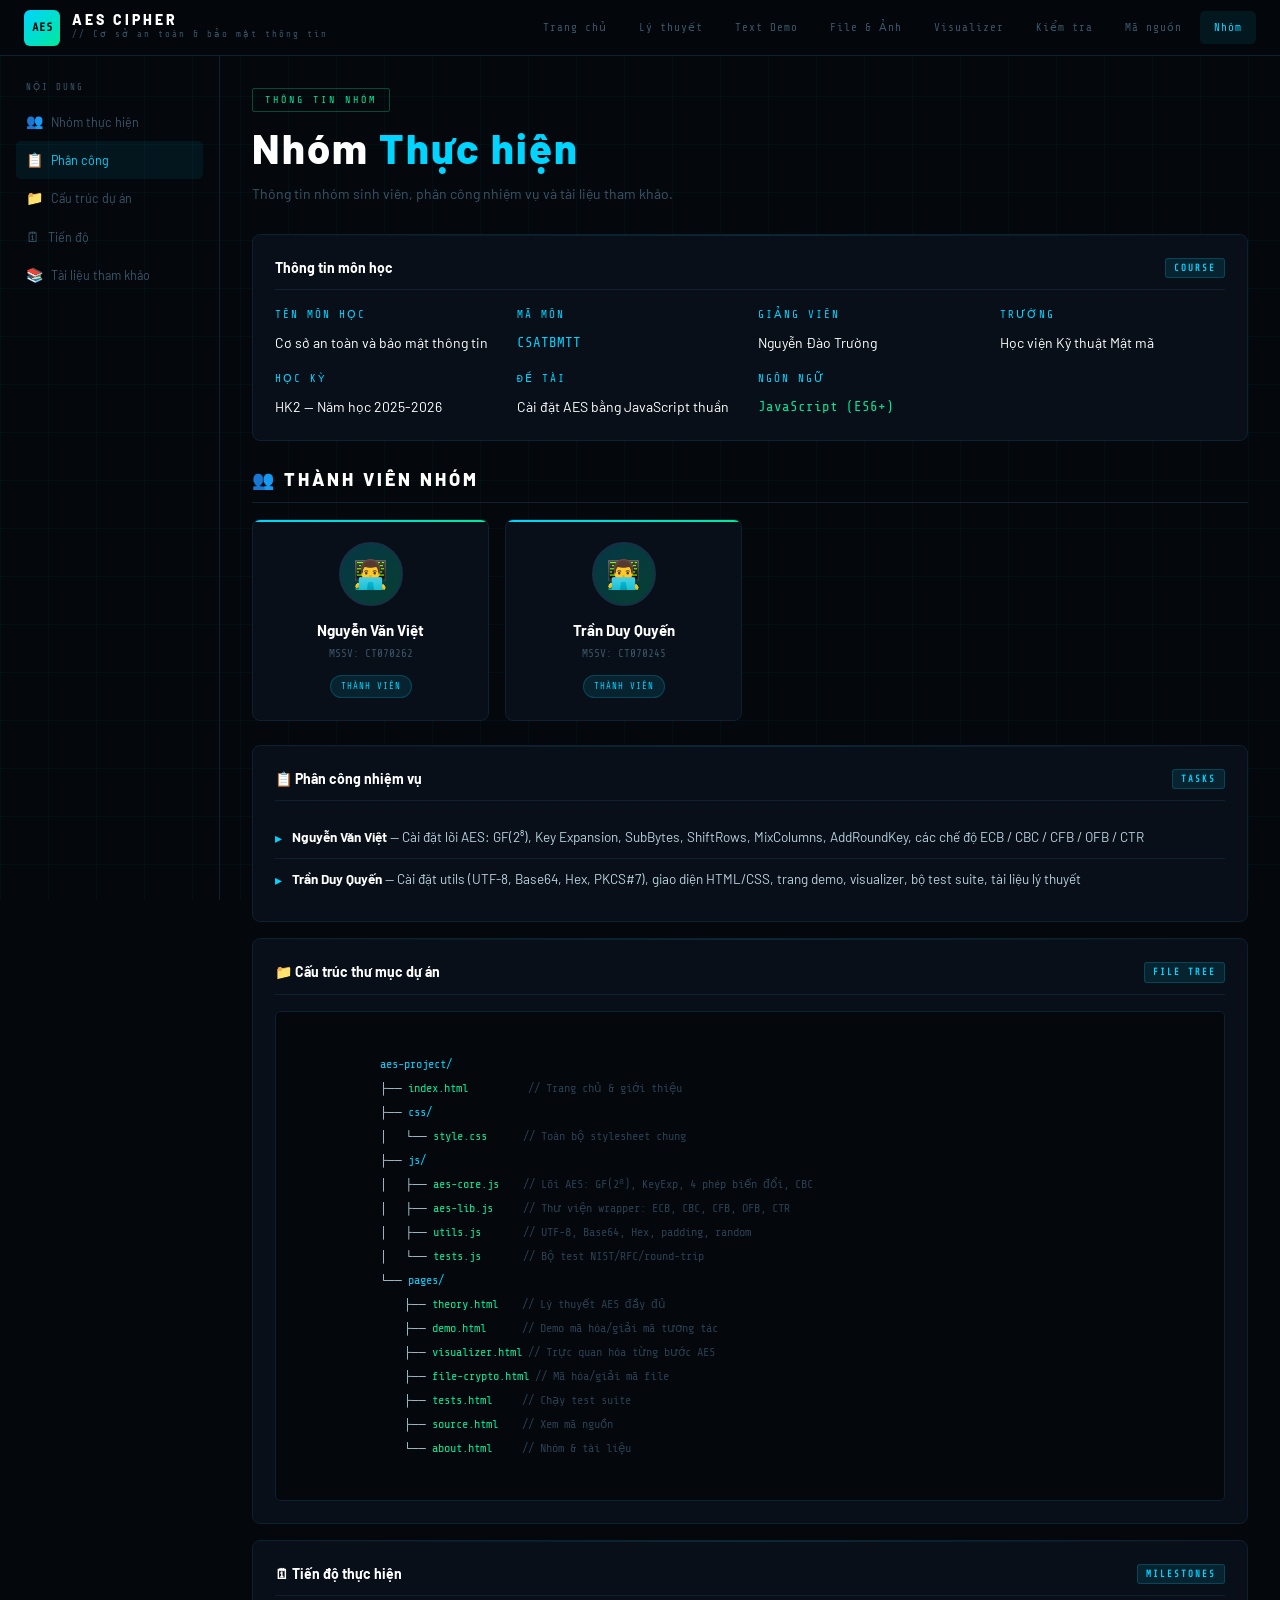
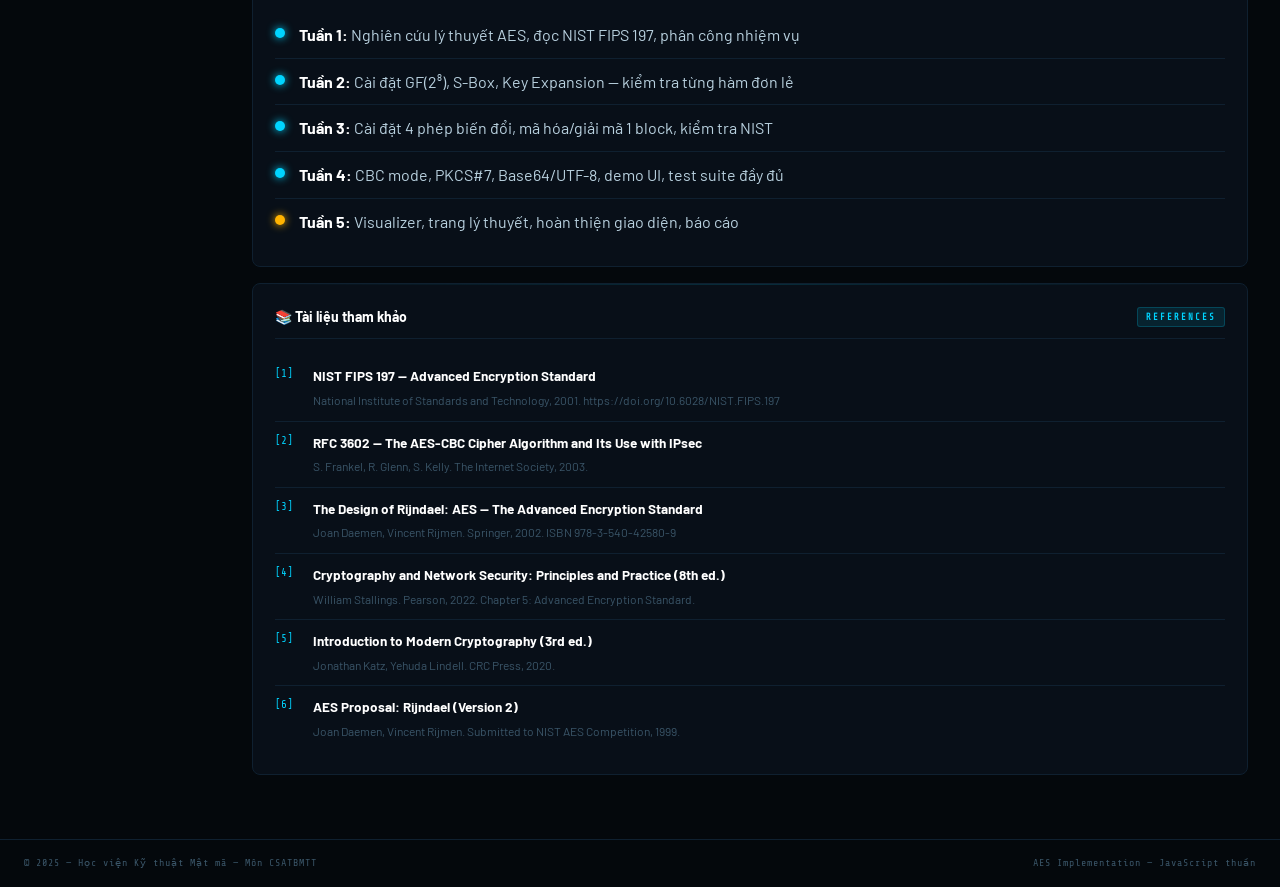
==== pages/about.html @ fd2047db "init" ====
<!doctype html>
<html lang="vi">
  <head>
    <meta charset="UTF-8" />
    <meta name="viewport" content="width=device-width, initial-scale=1.0" />
    <title>Nhóm thực hiện — CSATBMTT — Học viện KTMM</title>
    <link rel="stylesheet" href="../css/style.css" />
    <style>
      .team-grid {
        display: grid;
        grid-template-columns: repeat(auto-fill, minmax(200px, 1fr));
        gap: 16px;
        margin-bottom: 24px;
      }

      .team-card {
        background: var(--surface);
        border: 1px solid var(--border);
        border-radius: var(--radius-lg);
        padding: 22px 18px;
        text-align: center;
        transition: all 0.2s;
        position: relative;
        overflow: hidden;
      }

      .team-card::before {
        content: "";
        position: absolute;
        top: 0;
        left: 0;
        right: 0;
        height: 2px;
        background: linear-gradient(90deg, var(--cyan), var(--green));
      }

      .team-card:hover {
        border-color: var(--border2);
        transform: translateY(-2px);
      }

      .team-avatar {
        width: 64px;
        height: 64px;
        border-radius: 50%;
        background: linear-gradient(
          135deg,
          rgba(0, 212, 255, 0.2),
          rgba(0, 255, 157, 0.2)
        );
        border: 2px solid var(--border2);
        display: flex;
        align-items: center;
        justify-content: center;
        font-size: 28px;
        margin: 0 auto 12px;
      }

      .team-name {
        font-family: var(--font-head);
        font-size: 15px;
        font-weight: 700;
        color: #fff;
        margin-bottom: 3px;
      }

      .team-id {
        font-family: var(--font-mono);
        font-size: 11px;
        color: var(--text-dim);
        margin-bottom: 8px;
      }

      .team-role {
        display: inline-block;
        font-family: var(--font-mono);
        font-size: 9px;
        letter-spacing: 1px;
        text-transform: uppercase;
        padding: 3px 10px;
        border-radius: 20px;
        background: rgba(0, 212, 255, 0.1);
        border: 1px solid rgba(0, 212, 255, 0.2);
        color: var(--cyan);
      }

      .task-list {
        list-style: none;
      }
      .task-list li {
        display: flex;
        align-items: flex-start;
        gap: 10px;
        padding: 9px 0;
        border-bottom: 1px solid var(--border);
        font-size: 13.5px;
      }
      .task-list li:last-child {
        border-bottom: none;
      }
      .task-list li::before {
        content: "▸";
        color: var(--cyan);
        flex-shrink: 0;
        margin-top: 1px;
      }

      .ref-list {
        list-style: none;
      }
      .ref-list li {
        padding: 10px 0;
        border-bottom: 1px solid var(--border);
        font-size: 13.5px;
        display: flex;
        gap: 10px;
      }
      .ref-list li:last-child {
        border-bottom: none;
      }
      .ref-num {
        font-family: var(--font-mono);
        font-size: 11px;
        color: var(--cyan);
        flex-shrink: 0;
        min-width: 28px;
      }
      .ref-info strong {
        color: #fff;
        display: block;
        margin-bottom: 2px;
      }
      .ref-info span {
        font-size: 12px;
        color: var(--text-dim);
      }

      .struct-tree {
        font-family: var(--font-mono);
        font-size: 12px;
        line-height: 2;
        color: var(--text);
        background: rgba(0, 0, 0, 0.5);
        border: 1px solid var(--border);
        border-radius: var(--radius);
        padding: 16px 20px;
        white-space: pre;
        overflow-x: auto;
      }
      .struct-tree .dir {
        color: var(--cyan);
      }
      .struct-tree .file {
        color: var(--green);
      }
      .struct-tree .cmt {
        color: var(--text-muted);
      }

      .milestone-list {
        list-style: none;
      }
      .milestone-list li {
        display: flex;
        gap: 14px;
        padding: 10px 0;
        border-bottom: 1px solid var(--border);
      }
      .milestone-list li:last-child {
        border-bottom: none;
      }
      .milestone-dot {
        width: 10px;
        height: 10px;
        border-radius: 50%;
        background: var(--green);
        flex-shrink: 0;
        margin-top: 6px;
        box-shadow: 0 0 8px var(--green);
      }
      .milestone-dot.amber {
        background: var(--amber);
        box-shadow: 0 0 8px var(--amber);
      }
      .milestone-dot.cyan {
        background: var(--cyan);
        box-shadow: 0 0 8px var(--cyan);
      }
    </style>
  </head>
  <body>
    <div class="bg-grid"></div>

    <nav class="nav">
      <a class="nav-brand" href="../index.html">
        <div class="nav-logo">AES</div>
        <div>
          <div class="nav-title">AES CIPHER</div>
          <div class="nav-subtitle">// Cơ sở an toàn & bảo mật thông tin</div>
        </div>
      </a>
      <ul class="nav-links">
        <li><a href="../index.html">Trang chủ</a></li>
        <li><a href="theory.html">Lý thuyết</a></li>
        <li><a href="demo.html">Text Demo</a></li>
        <li><a href="file-crypto.html">File &amp; Ảnh</a></li>
        <li><a href="visualizer.html">Visualizer</a></li>
        <li><a href="tests.html">Kiểm tra</a></li>
        <li><a href="source.html">Mã nguồn</a></li>
        <li><a href="about.html" class="active">Nhóm</a></li>
      </ul>
    </nav>

    <div class="page-layout">
      <aside class="sidebar">
        <span class="sidebar-label">Nội dung</span>
        <ul class="sidebar-nav">
          <li>
            <a href="#team" class="active"
              ><span class="icon">👥</span> Nhóm thực hiện</a
            >
          </li>
          <li>
            <a href="#tasks"><span class="icon">📋</span> Phân công</a>
          </li>
          <li>
            <a href="#structure"><span class="icon">📁</span> Cấu trúc dự án</a>
          </li>
          <li>
            <a href="#milestones"><span class="icon">🗓</span> Tiến độ</a>
          </li>
          <li>
            <a href="#refs"><span class="icon">📚</span> Tài liệu tham khảo</a>
          </li>
        </ul>
      </aside>

      <main class="main">
        <div class="page-header">
          <div class="page-tag">Thông tin nhóm</div>
          <h1 class="page-title">Nhóm <span>Thực hiện</span></h1>
          <p class="page-desc">
            Thông tin nhóm sinh viên, phân công nhiệm vụ và tài liệu tham khảo.
          </p>
        </div>

        <!-- COURSE INFO -->
        <div class="card" style="margin-bottom: 24px">
          <div class="card-title">
            Thông tin môn học <span class="badge">COURSE</span>
          </div>
          <div
            style="
              display: grid;
              grid-template-columns: repeat(auto-fill, minmax(200px, 1fr));
              gap: 16px;
            "
          >
            <div>
              <div class="field-label">Tên môn học</div>
              <div style="font-size: 14px; color: #fff">
                Cơ sở an toàn và bảo mật thông tin
              </div>
            </div>
            <div>
              <div class="field-label">Mã môn</div>
              <div
                style="
                  font-family: var(--font-mono);
                  font-size: 14px;
                  color: var(--cyan);
                "
              >
                CSATBMTT
              </div>
            </div>
            <div>
              <div class="field-label">Giảng viên</div>
              <div style="font-size: 14px; color: #fff">Nguyễn Đào Trường</div>
            </div>
            <div>
              <div class="field-label">Trường</div>
              <div style="font-size: 14px; color: #fff">
                Học viện Kỹ thuật Mật mã
              </div>
            </div>
            <div>
              <div class="field-label">Học kỳ</div>
              <div style="font-size: 14px; color: #fff">
                HK2 — Năm học 2025-2026
              </div>
            </div>
            <div>
              <div class="field-label">Đề tài</div>
              <div style="font-size: 14px; color: #fff">
                Cài đặt AES bằng JavaScript thuần
              </div>
            </div>
            <div>
              <div class="field-label">Ngôn ngữ</div>
              <div
                style="
                  font-family: var(--font-mono);
                  font-size: 14px;
                  color: var(--green);
                "
              >
                JavaScript (ES6+)
              </div>
            </div>
          </div>
        </div>

        <!-- TEAM -->
        <div id="team">
          <div
            class="section-title"
            style="
              font-family: var(--font-head);
              font-size: 18px;
              font-weight: 800;
              color: #fff;
              margin-bottom: 16px;
              padding-bottom: 8px;
              border-bottom: 1px solid var(--border);
            "
          >
            👥 Thành viên nhóm
          </div>
          <div class="team-grid">
            <div class="team-card">
              <div class="team-avatar">👨‍💻</div>
              <div class="team-name">Nguyễn Văn Việt</div>
              <div class="team-id">MSSV: CT070262</div>
              <span class="team-role">Thành viên</span>
            </div>
            <div class="team-card">
              <div class="team-avatar">👨‍💻</div>
              <div class="team-name">Trần Duy Quyến</div>
              <div class="team-id">MSSV: CT070245</div>
              <span class="team-role">Thành viên</span>
            </div>
          </div>
        </div>

        <!-- TASKS -->
        <div id="tasks" style="margin-top: 8px">
          <div class="card">
            <div class="card-title">
              📋 Phân công nhiệm vụ <span class="badge">TASKS</span>
            </div>
            <ul class="task-list">
              <li>
                <div>
                  <strong style="color: #fff">Nguyễn Văn Việt</strong> — Cài đặt
                  lõi AES: GF(2⁸), Key Expansion, SubBytes, ShiftRows,
                  MixColumns, AddRoundKey, các chế độ ECB / CBC / CFB / OFB /
                  CTR
                </div>
              </li>
              <li>
                <div>
                  <strong style="color: #fff">Trần Duy Quyến</strong> — Cài đặt
                  utils (UTF-8, Base64, Hex, PKCS#7), giao diện HTML/CSS, trang
                  demo, visualizer, bộ test suite, tài liệu lý thuyết
                </div>
              </li>
            </ul>
          </div>
        </div>

        <!-- STRUCTURE -->
        <div id="structure" style="margin-top: 8px">
          <div class="card">
            <div class="card-title">
              📁 Cấu trúc thư mục dự án <span class="badge">FILE TREE</span>
            </div>
            <div class="struct-tree">
              <span class="dir">aes-project/</span>
              ├── <span class="file">index.html</span>          <span class="cmt">// Trang chủ &amp; giới thiệu</span>
              ├── <span class="dir">css/</span>
              │   └── <span class="file">style.css</span>      <span class="cmt">// Toàn bộ stylesheet chung</span>
              ├── <span class="dir">js/</span>
              │   ├── <span class="file">aes-core.js</span>    <span class="cmt">// Lõi AES: GF(2⁸), KeyExp, 4 phép biến đổi, CBC</span>
              │   ├── <span class="file">aes-lib.js</span>     <span class="cmt">// Thư viện wrapper: ECB, CBC, CFB, OFB, CTR</span>
              │   ├── <span class="file">utils.js</span>       <span class="cmt">// UTF-8, Base64, Hex, padding, random</span>
              │   └── <span class="file">tests.js</span>       <span class="cmt">// Bộ test NIST/RFC/round-trip</span>
              └── <span class="dir">pages/</span>
                  ├── <span class="file">theory.html</span>    <span class="cmt">// Lý thuyết AES đầy đủ</span>
                  ├── <span class="file">demo.html</span>      <span class="cmt">// Demo mã hóa/giải mã tương tác</span>
                  ├── <span class="file">visualizer.html</span> <span class="cmt">// Trực quan hóa từng bước AES</span>
                  ├── <span class="file">file-crypto.html</span> <span class="cmt">// Mã hóa/giải mã file</span>
                  ├── <span class="file">tests.html</span>     <span class="cmt">// Chạy test suite</span>
                  ├── <span class="file">source.html</span>    <span class="cmt">// Xem mã nguồn</span>
                  └── <span class="file">about.html</span>     <span class="cmt">// Nhóm &amp; tài liệu</span>
            </div>
          </div>
        </div>

        <!-- MILESTONES -->
        <div id="milestones" style="margin-top: 8px">
          <div class="card">
            <div class="card-title">
              🗓 Tiến độ thực hiện <span class="badge">MILESTONES</span>
            </div>
            <ul class="milestone-list">
              <li>
                <div class="milestone-dot cyan"></div>
                <div>
                  <strong style="color: #fff">Tuần 1:</strong> Nghiên cứu lý
                  thuyết AES, đọc NIST FIPS 197, phân công nhiệm vụ
                </div>
              </li>
              <li>
                <div class="milestone-dot cyan"></div>
                <div>
                  <strong style="color: #fff">Tuần 2:</strong> Cài đặt GF(2⁸),
                  S-Box, Key Expansion — kiểm tra từng hàm đơn lẻ
                </div>
              </li>
              <li>
                <div class="milestone-dot cyan"></div>
                <div>
                  <strong style="color: #fff">Tuần 3:</strong> Cài đặt 4 phép
                  biến đổi, mã hóa/giải mã 1 block, kiểm tra NIST
                </div>
              </li>
              <li>
                <div class="milestone-dot cyan"></div>
                <div>
                  <strong style="color: #fff">Tuần 4:</strong> CBC mode, PKCS#7,
                  Base64/UTF-8, demo UI, test suite đầy đủ
                </div>
              </li>
              <li>
                <div class="milestone-dot amber"></div>
                <div>
                  <strong style="color: #fff">Tuần 5:</strong> Visualizer, trang
                  lý thuyết, hoàn thiện giao diện, báo cáo
                </div>
              </li>
            </ul>
          </div>
        </div>

        <!-- REFERENCES -->
        <div id="refs" style="margin-top: 8px">
          <div class="card">
            <div class="card-title">
              📚 Tài liệu tham khảo <span class="badge">REFERENCES</span>
            </div>
            <ul class="ref-list">
              <li>
                <span class="ref-num">[1]</span>
                <div class="ref-info">
                  <strong>NIST FIPS 197 — Advanced Encryption Standard</strong>
                  <span
                    >National Institute of Standards and Technology, 2001.
                    https://doi.org/10.6028/NIST.FIPS.197</span
                  >
                </div>
              </li>
              <li>
                <span class="ref-num">[2]</span>
                <div class="ref-info">
                  <strong
                    >RFC 3602 — The AES-CBC Cipher Algorithm and Its Use with
                    IPsec</strong
                  >
                  <span
                    >S. Frankel, R. Glenn, S. Kelly. The Internet Society,
                    2003.</span
                  >
                </div>
              </li>
              <li>
                <span class="ref-num">[3]</span>
                <div class="ref-info">
                  <strong
                    >The Design of Rijndael: AES — The Advanced Encryption
                    Standard</strong
                  >
                  <span
                    >Joan Daemen, Vincent Rijmen. Springer, 2002. ISBN
                    978-3-540-42580-9</span
                  >
                </div>
              </li>
              <li>
                <span class="ref-num">[4]</span>
                <div class="ref-info">
                  <strong
                    >Cryptography and Network Security: Principles and Practice
                    (8th ed.)</strong
                  >
                  <span
                    >William Stallings. Pearson, 2022. Chapter 5: Advanced
                    Encryption Standard.</span
                  >
                </div>
              </li>
              <li>
                <span class="ref-num">[5]</span>
                <div class="ref-info">
                  <strong>Introduction to Modern Cryptography (3rd ed.)</strong>
                  <span>Jonathan Katz, Yehuda Lindell. CRC Press, 2020.</span>
                </div>
              </li>
              <li>
                <span class="ref-num">[6]</span>
                <div class="ref-info">
                  <strong>AES Proposal: Rijndael (Version 2)</strong>
                  <span
                    >Joan Daemen, Vincent Rijmen. Submitted to NIST AES
                    Competition, 1999.</span
                  >
                </div>
              </li>
            </ul>
          </div>
        </div>
      </main>
    </div>

    <footer class="footer">
      <span>© 2025 — Học viện Kỹ thuật Mật mã — Môn CSATBMTT</span>
      <span>AES Implementation — JavaScript thuần</span>
    </footer>

    <script>
      const headings = document.querySelectorAll("[id]");
      const links = document.querySelectorAll(".sidebar-nav a");
      const observer = new IntersectionObserver(
        (entries) => {
          entries.forEach((e) => {
            if (e.isIntersecting) {
              links.forEach((l) => l.classList.remove("active"));
              const link = document.querySelector(
                `.sidebar-nav a[href="#${e.target.id}"]`,
              );
              if (link) link.classList.add("active");
            }
          });
        },
        { threshold: 0.5 },
      );
      headings.forEach((h) => observer.observe(h));
    </script>
  </body>
</html>
---- css/style.css ----
@import url("https://fonts.googleapis.com/css2?family=Share+Tech+Mono&family=Barlow:wght@300;400;600;700;800&display=swap");

:root {
  --bg: #04080c;
  --surface: #080f18;
  --surface2: #0c1825;
  --border: #0f2030;
  --border2: #163045;
  --cyan: #00d4ff;
  --green: #00e89a;
  --green-dim: rgba(0, 232, 154, 0.4);
  --red: #ff4060;
  --amber: #ffb300;
  --text: #b8d0de;
  --text-dim: #3a5568;
  --text-muted: #2a3f50;
  --dim: #3a5568;
  --dim2: #2a3f50;
  --white: #e8f4ff;
  --glow-cyan: 0 0 24px rgba(0, 212, 255, 0.28);
  --glow-green: 0 0 16px rgba(0, 232, 154, 0.25);
  --radius: 5px;
  --radius-lg: 8px;
  --mono: "Share Tech Mono", monospace;
  --sans: "Barlow", sans-serif;
  --font-mono: "Share Tech Mono", monospace;
  --font-head: "Barlow", sans-serif;
  --font-sans: "Barlow", sans-serif;
}

*,
*::before,
*::after {
  box-sizing: border-box;
  margin: 0;
  padding: 0;
}
html {
  font-size: 16px;
}

body {
  background: var(--bg);
  color: var(--text);
  font-family: var(--sans);
  min-height: 100vh;
  overflow-x: hidden;
  line-height: 1.6;
}

body::before {
  content: "";
  position: fixed;
  inset: 0;
  z-index: 0;
  background-image:
    linear-gradient(rgba(0, 212, 255, 0.025) 1px, transparent 1px),
    linear-gradient(90deg, rgba(0, 212, 255, 0.025) 1px, transparent 1px);
  background-size: 48px 48px;
  pointer-events: none;
}

.app-wrapper {
  position: relative;
  z-index: 1;
  max-width: 1080px;
  margin: 0 auto;
  padding: 36px 20px 60px;
}

/* HEADER */
.app-header {
  text-align: center;
  margin-bottom: 48px;
}

.header-badge {
  display: inline-flex;
  align-items: center;
  gap: 8px;
  font-family: var(--mono);
  font-size: 11px;
  color: var(--green);
  border: 1px solid rgba(0, 232, 154, 0.3);
  padding: 4px 14px;
  border-radius: 2px;
  letter-spacing: 3px;
  margin-bottom: 18px;
  text-transform: uppercase;
}
.header-badge::before {
  content: "";
  width: 6px;
  height: 6px;
  background: var(--green);
  border-radius: 50%;
  animation: blink 1.4s infinite;
}
@keyframes blink {
  0%,
  100% {
    opacity: 1;
  }
  50% {
    opacity: 0.2;
  }
}

.app-title {
  font-size: clamp(2.4rem, 7vw, 4.5rem);
  font-weight: 800;
  letter-spacing: 8px;
  text-transform: uppercase;
  color: var(--white);
  text-shadow:
    0 0 60px rgba(0, 212, 255, 0.35),
    0 0 120px rgba(0, 212, 255, 0.1);
  line-height: 1;
}
.app-title em {
  font-style: normal;
  color: var(--cyan);
}
.app-subtitle {
  margin-top: 12px;
  font-family: var(--mono);
  font-size: 12px;
  color: var(--dim);
  letter-spacing: 2px;
}

/* INFO ROW */
.info-row {
  display: grid;
  grid-template-columns: repeat(3, 1fr);
  gap: 14px;
  margin-bottom: 36px;
}
.info-card {
  background: var(--surface);
  border: 1px solid var(--border);
  border-radius: var(--radius);
  padding: 18px;
  text-align: center;
  position: relative;
  overflow: hidden;
  transition: border-color 0.3s;
}
.info-card:hover {
  border-color: var(--border2);
}
.info-card::before {
  content: "";
  position: absolute;
  top: 0;
  left: 0;
  right: 0;
  height: 1px;
  background: linear-gradient(90deg, transparent, var(--cyan), transparent);
  opacity: 0.3;
}
.info-num {
  font-family: var(--mono);
  font-size: 2rem;
  font-weight: 700;
  color: var(--cyan);
  line-height: 1;
}
.info-label {
  margin-top: 6px;
  font-size: 11px;
  letter-spacing: 2px;
  color: var(--dim);
  text-transform: uppercase;
}

/* TABS */
.tab-bar {
  display: flex;
  border: 1px solid var(--border);
  border-radius: var(--radius) var(--radius) 0 0;
  overflow: hidden;
}
.tab-btn {
  flex: 1;
  padding: 15px 20px;
  background: var(--surface);
  border: none;
  color: var(--dim);
  font-family: var(--sans);
  font-size: 14px;
  font-weight: 700;
  letter-spacing: 2px;
  text-transform: uppercase;
  cursor: pointer;
  transition: all 0.2s;
  position: relative;
  border-right: 1px solid var(--border);
}
.tab-btn:last-child {
  border-right: none;
}
.tab-btn.active {
  color: var(--cyan);
  background: rgba(0, 212, 255, 0.05);
}
.tab-btn.active::after {
  content: "";
  position: absolute;
  bottom: 0;
  left: 0;
  right: 0;
  height: 2px;
  background: var(--cyan);
  box-shadow: var(--glow-cyan);
}
.tab-btn:hover:not(.active) {
  color: var(--text);
  background: var(--surface2);
}

.tab-panel {
  display: none;
  background: var(--surface);
  border: 1px solid var(--border);
  border-top: none;
  border-radius: 0 0 var(--radius) var(--radius);
  padding: 28px;
  animation: fadeIn 0.2s ease;
}
.tab-panel.active {
  display: block;
}
@keyframes fadeIn {
  from {
    opacity: 0;
    transform: translateY(4px);
  }
  to {
    opacity: 1;
    transform: translateY(0);
  }
}

/* FIELDS */
.field {
  margin-bottom: 20px;
}
.field-label {
  display: flex;
  align-items: center;
  gap: 8px;
  font-family: var(--mono);
  font-size: 11px;
  letter-spacing: 2px;
  color: var(--cyan);
  text-transform: uppercase;
  margin-bottom: 8px;
}
.field-hint {
  font-size: 10px;
  color: var(--dim);
  margin-left: auto;
}

input[type="text"],
textarea {
  width: 100%;
  background: rgba(0, 0, 0, 0.5);
  border: 1px solid var(--border);
  border-radius: var(--radius);
  color: var(--text);
  font-family: var(--mono);
  font-size: 13px;
  padding: 11px 14px;
  outline: none;
  transition:
    border-color 0.2s,
    box-shadow 0.2s;
  line-height: 1.7;
}
textarea {
  min-height: 90px;
  resize: vertical;
}
input[type="text"]:focus,
textarea:focus {
  border-color: var(--cyan);
  box-shadow: var(--glow-cyan);
}

.key-size-row {
  display: flex;
  gap: 10px;
}
.key-opt {
  flex: 1;
  padding: 10px;
  background: rgba(0, 0, 0, 0.4);
  border: 1px solid var(--border);
  border-radius: var(--radius);
  font-family: var(--mono);
  font-size: 13px;
  color: var(--dim);
  text-align: center;
  cursor: pointer;
  transition: all 0.2s;
  user-select: none;
}
.key-opt:hover {
  border-color: var(--border2);
  color: var(--text);
}
.key-opt.selected {
  border-color: var(--cyan);
  color: var(--cyan);
  background: rgba(0, 212, 255, 0.07);
  box-shadow: var(--glow-cyan);
}

/* BUTTONS */
.btn-row {
  display: flex;
  gap: 12px;
  margin-top: 24px;
}
.btn {
  padding: 13px 24px;
  border: none;
  border-radius: var(--radius);
  font-family: var(--sans);
  font-size: 13px;
  font-weight: 700;
  letter-spacing: 2px;
  text-transform: uppercase;
  cursor: pointer;
  transition: all 0.18s;
}
.btn-primary {
  flex: 2;
  background: var(--cyan);
  color: #030810;
}
.btn-primary:hover {
  background: #33deff;
  box-shadow: var(--glow-cyan);
  transform: translateY(-1px);
}
.btn-secondary {
  flex: 1;
  background: transparent;
  color: var(--dim);
  border: 1px solid var(--border);
}
.btn-secondary:hover {
  border-color: var(--border2);
  color: var(--text);
}
.btn-ghost {
  background: transparent;
  color: var(--cyan);
  border: 1px solid rgba(0, 212, 255, 0.3);
  padding: 8px 16px;
  font-size: 12px;
}
.btn-ghost:hover {
  background: rgba(0, 212, 255, 0.08);
}

/* OUTPUT */
.divider {
  border: none;
  border-top: 1px solid var(--border);
  margin: 24px 0;
}
.output-label {
  display: flex;
  align-items: center;
  justify-content: space-between;
  font-family: var(--mono);
  font-size: 11px;
  letter-spacing: 2px;
  color: var(--green);
  text-transform: uppercase;
  margin-bottom: 8px;
}
.copy-btn {
  background: transparent;
  border: 1px solid rgba(0, 232, 154, 0.3);
  color: var(--green);
  font-family: var(--mono);
  font-size: 10px;
  padding: 3px 10px;
  border-radius: 3px;
  cursor: pointer;
  letter-spacing: 1px;
  transition: all 0.2s;
}
.copy-btn:hover {
  background: rgba(0, 232, 154, 0.1);
}
.output-box {
  background: rgba(0, 0, 0, 0.55);
  border: 1px solid var(--border);
  border-radius: var(--radius);
  padding: 13px 16px;
  font-family: var(--mono);
  font-size: 12px;
  line-height: 1.75;
  word-break: break-all;
  min-height: 46px;
  color: var(--text);
  transition: border-color 0.3s;
}
.output-box.has-value {
  border-color: rgba(0, 232, 154, 0.25);
  color: var(--white);
}
.output-box.empty {
  color: var(--dim2);
  font-style: italic;
}
.output-grid {
  display: grid;
  grid-template-columns: 1fr 1fr;
  gap: 16px;
  margin-top: 16px;
}
.output-grid .output-item:first-child {
  grid-column: 1 / -1;
}
.output-item {
  display: flex;
  flex-direction: column;
}

/* STATUS */
.status-bar {
  display: flex;
  align-items: center;
  gap: 10px;
  font-family: var(--mono);
  font-size: 11px;
  color: var(--dim);
  margin-top: 14px;
  min-height: 22px;
  padding: 6px 10px;
  border-radius: 3px;
  background: rgba(0, 0, 0, 0.3);
  border: 1px solid var(--border);
  transition: all 0.3s;
}
.status-dot {
  width: 7px;
  height: 7px;
  border-radius: 50%;
  background: var(--dim);
  flex-shrink: 0;
  transition: all 0.3s;
}
.status-bar.ok {
  border-color: rgba(0, 232, 154, 0.2);
  color: var(--green);
}
.status-bar.ok .status-dot {
  background: var(--green);
  box-shadow: var(--glow-green);
}
.status-bar.error {
  border-color: rgba(255, 64, 96, 0.2);
  color: var(--red);
}
.status-bar.error .status-dot {
  background: var(--red);
}
.status-bar.loading {
  color: var(--amber);
}
.status-bar.loading .status-dot {
  background: var(--amber);
  animation: blink 0.6s infinite;
}

/* ALGORITHM SECTION */
.section-title {
  font-size: 11px;
  font-family: var(--mono);
  letter-spacing: 3px;
  color: var(--dim);
  text-transform: uppercase;
  margin-bottom: 16px;
  padding-bottom: 10px;
  border-bottom: 1px solid var(--border);
}
.algo-section {
  margin-top: 44px;
}
.algo-grid {
  display: grid;
  grid-template-columns: 1fr 1fr;
  gap: 20px;
}
.algo-card {
  background: var(--surface);
  border: 1px solid var(--border);
  border-radius: var(--radius);
  padding: 22px;
  position: relative;
  overflow: hidden;
}
.algo-card::before {
  content: "";
  position: absolute;
  top: 0;
  left: 0;
  right: 0;
  height: 1px;
  background: linear-gradient(90deg, transparent, var(--cyan), transparent);
  opacity: 0.2;
}
.flow-steps {
  display: flex;
  flex-direction: column;
  gap: 6px;
}
.flow-step {
  display: flex;
  align-items: center;
  gap: 12px;
  padding: 9px 13px;
  background: rgba(0, 0, 0, 0.3);
  border: 1px solid var(--border);
  border-radius: 3px;
  font-family: var(--mono);
  font-size: 12px;
  transition: border-color 0.2s;
}
.flow-step:hover {
  border-color: var(--border2);
}
.step-num {
  font-size: 10px;
  color: var(--dim);
  min-width: 18px;
}
.step-name {
  color: var(--cyan);
  flex: 1;
}
.step-desc {
  font-size: 10px;
  color: var(--dim);
  text-align: right;
}
.flow-arrow {
  text-align: center;
  color: var(--dim);
  font-size: 10px;
  line-height: 1;
  margin: 2px 0;
}
.step-detail {
  display: flex;
  flex-wrap: wrap;
  gap: 8px;
  margin-top: 12px;
}
.chip {
  font-family: var(--mono);
  font-size: 11px;
  padding: 3px 10px;
  border: 1px solid rgba(0, 212, 255, 0.3);
  border-radius: 2px;
  color: var(--cyan);
  letter-spacing: 1px;
}

/* HISTORY */
.history-section {
  margin-top: 24px;
  background: var(--surface);
  border: 1px solid var(--border);
  border-radius: var(--radius);
  padding: 20px;
}
.hist-row {
  display: flex;
  align-items: center;
  gap: 12px;
  padding: 7px 0;
  border-bottom: 1px solid var(--border);
  font-family: var(--mono);
  font-size: 11px;
}
.hist-row:last-child {
  border-bottom: none;
}
.hist-action {
  color: var(--cyan);
  min-width: 64px;
}
.hist-detail {
  color: var(--dim);
  flex: 1;
}
.hist-time {
  color: var(--dim2);
  font-size: 10px;
}
#history-list:empty::after {
  content: "Chưa có thao tác nào...";
  color: var(--dim2);
  font-family: var(--mono);
  font-size: 11px;
  font-style: italic;
}

/* RESPONSIVE */
@media (max-width: 680px) {
  .info-row {
    grid-template-columns: 1fr 1fr;
  }
  .algo-grid {
    grid-template-columns: 1fr;
  }
  .output-grid {
    grid-template-columns: 1fr;
  }
  .output-grid .output-item:first-child {
    grid-column: 1;
  }
  .btn-row {
    flex-direction: column;
  }
}
@media (max-width: 440px) {
  .info-row {
    grid-template-columns: 1fr;
  }
}

/* ═══════════════════════════════════════════
   SHARED LAYOUT — NAV, SIDEBAR, PAGES
   ═══════════════════════════════════════════ */

/* Background grid overlay (used on sub-pages) */
.bg-grid {
  position: fixed;
  inset: 0;
  z-index: 0;
  pointer-events: none;
  background-image:
    linear-gradient(rgba(0, 212, 255, 0.025) 1px, transparent 1px),
    linear-gradient(90deg, rgba(0, 212, 255, 0.025) 1px, transparent 1px);
  background-size: 48px 48px;
}

/* ── NAVIGATION BAR ── */
.nav {
  position: sticky;
  top: 0;
  z-index: 100;
  display: flex;
  align-items: center;
  justify-content: space-between;
  padding: 0 24px;
  height: 56px;
  background: rgba(4, 8, 12, 0.92);
  backdrop-filter: blur(12px);
  border-bottom: 1px solid var(--border);
}
.nav-brand {
  display: flex;
  align-items: center;
  gap: 12px;
  text-decoration: none;
  color: inherit;
}
.nav-logo {
  width: 36px;
  height: 36px;
  background: linear-gradient(135deg, var(--cyan), var(--green));
  border-radius: 6px;
  display: flex;
  align-items: center;
  justify-content: center;
  font-family: var(--font-mono);
  font-size: 12px;
  font-weight: 800;
  color: var(--bg);
  letter-spacing: 1px;
}
.nav-title {
  font-family: var(--font-head);
  font-size: 14px;
  font-weight: 800;
  color: #fff;
  letter-spacing: 3px;
  line-height: 1;
}
.nav-subtitle {
  font-family: var(--font-mono);
  font-size: 9px;
  color: var(--text-dim);
  letter-spacing: 2px;
}
.nav-links {
  display: flex;
  align-items: center;
  gap: 4px;
  list-style: none;
  margin: 0;
  padding: 0;
}
.nav-links li a {
  display: block;
  padding: 8px 14px;
  font-family: var(--font-mono);
  font-size: 11px;
  color: var(--text-dim);
  text-decoration: none;
  letter-spacing: 1px;
  border-radius: var(--radius);
  transition:
    color 0.15s,
    background 0.15s;
}
.nav-links li a:hover {
  color: var(--text);
  background: rgba(255, 255, 255, 0.03);
}
.nav-links li a.active {
  color: var(--cyan);
  background: rgba(0, 212, 255, 0.08);
}

/* ── PAGE LAYOUT (sidebar + main) ── */
.page-layout {
  position: relative;
  z-index: 1;
  display: flex;
  gap: 0;
  max-width: 1280px;
  margin: 0 auto;
  min-height: calc(100vh - 56px - 48px);
}

/* ── SIDEBAR ── */
.sidebar {
  width: 220px;
  flex-shrink: 0;
  padding: 24px 16px;
  border-right: 1px solid var(--border);
  position: sticky;
  top: 56px;
  height: calc(100vh - 56px);
  overflow-y: auto;
}
.sidebar-label {
  display: block;
  font-family: var(--font-mono);
  font-size: 9px;
  letter-spacing: 2px;
  text-transform: uppercase;
  color: var(--text-dim);
  margin-bottom: 8px;
  padding: 0 10px;
}
.sidebar-nav {
  list-style: none;
  margin: 0 0 20px;
  padding: 0;
}
.sidebar-nav li a {
  display: flex;
  align-items: center;
  gap: 8px;
  padding: 8px 10px;
  font-size: 12.5px;
  color: var(--text-dim);
  text-decoration: none;
  border-radius: var(--radius);
  transition:
    color 0.15s,
    background 0.15s;
}
.sidebar-nav li a .icon {
  font-size: 14px;
  flex-shrink: 0;
}
.sidebar-nav li a:hover {
  color: var(--text);
  background: rgba(255, 255, 255, 0.02);
}
.sidebar-nav li a.active {
  color: var(--cyan);
  background: rgba(0, 212, 255, 0.07);
}

/* ── MAIN CONTENT ── */
.page-layout .main {
  flex: 1;
  min-width: 0;
  padding: 28px 32px 48px;
}

/* ── PAGE HEADER ── */
.page-header {
  margin-bottom: 28px;
}
.page-tag {
  display: inline-block;
  font-family: var(--font-mono);
  font-size: 10px;
  letter-spacing: 3px;
  text-transform: uppercase;
  color: var(--green);
  border: 1px solid rgba(0, 232, 154, 0.3);
  padding: 3px 12px;
  border-radius: 2px;
  margin-bottom: 12px;
}
.page-title {
  font-family: var(--font-head);
  font-size: clamp(1.8rem, 4vw, 2.6rem);
  font-weight: 800;
  color: #fff;
  line-height: 1.15;
  letter-spacing: 2px;
}
.page-title span {
  color: var(--cyan);
}
.page-desc {
  margin-top: 10px;
  font-size: 14px;
  color: var(--text-dim);
  line-height: 1.7;
  max-width: 640px;
}

/* ── CARDS ── */
.card {
  background: var(--surface);
  border: 1px solid var(--border);
  border-radius: var(--radius-lg);
  padding: 22px;
  margin-bottom: 16px;
  position: relative;
  overflow: hidden;
}
.card::before {
  content: "";
  position: absolute;
  top: 0;
  left: 0;
  right: 0;
  height: 1px;
  background: linear-gradient(90deg, transparent, var(--cyan), transparent);
  opacity: 0.15;
}
.card-title {
  display: flex;
  align-items: center;
  gap: 10px;
  font-family: var(--font-head);
  font-size: 14px;
  font-weight: 700;
  color: #fff;
  margin-bottom: 16px;
  padding-bottom: 10px;
  border-bottom: 1px solid var(--border);
}

/* ── BADGE ── */
.badge {
  font-family: var(--font-mono);
  font-size: 9px;
  letter-spacing: 2px;
  padding: 2px 8px;
  border-radius: 3px;
  background: rgba(0, 212, 255, 0.1);
  border: 1px solid rgba(0, 212, 255, 0.2);
  color: var(--cyan);
  text-transform: uppercase;
  margin-left: auto;
}

/* ── TWO COLUMN LAYOUT ── */
.two-col {
  display: grid;
  grid-template-columns: 1fr 1fr;
  gap: 20px;
}
@media (max-width: 800px) {
  .two-col {
    grid-template-columns: 1fr;
  }
}

/* ── INFO GRID (stats row) ── */
.info-grid {
  display: grid;
  grid-template-columns: repeat(3, 1fr);
  gap: 14px;
  margin-bottom: 24px;
}
.info-cell {
  background: var(--surface);
  border: 1px solid var(--border);
  border-radius: var(--radius);
  padding: 16px;
  text-align: center;
}
.info-cell .info-num,
.info-cell .info-lbl {
  display: block;
}
.info-cell .info-num {
  font-family: var(--font-mono);
  font-size: 2rem;
  font-weight: 700;
  color: var(--cyan);
  line-height: 1;
}
.info-cell .info-lbl {
  margin-top: 5px;
  font-size: 10px;
  letter-spacing: 2px;
  color: var(--text-dim);
  text-transform: uppercase;
}

/* ── KEY SELECTOR (used in demo/file-crypto) ── */
.key-selector {
  display: flex;
  gap: 10px;
}
.key-selector .key-opt {
  flex: 1;
  padding: 10px;
  background: rgba(0, 0, 0, 0.4);
  border: 1px solid var(--border);
  border-radius: var(--radius);
  font-family: var(--font-mono);
  font-size: 13px;
  color: var(--text-dim);
  text-align: center;
  cursor: pointer;
  transition: all 0.2s;
  user-select: none;
}
.key-selector .key-opt:hover {
  border-color: var(--border2);
  color: var(--text);
}
.key-selector .key-opt.active {
  border-color: var(--cyan);
  color: var(--cyan);
  background: rgba(0, 212, 255, 0.07);
  box-shadow: var(--glow-cyan);
}

/* ── HINT TEXT ── */
.hint {
  font-family: var(--font-mono);
  font-size: 10px;
  color: var(--text-dim);
  margin-left: 6px;
}

/* ── OUTPUT BOX ── */
.output-box {
  background: rgba(0, 0, 0, 0.55);
  border: 1px solid var(--border);
  border-radius: var(--radius);
  padding: 13px 16px;
  font-family: var(--font-mono);
  font-size: 12px;
  line-height: 1.75;
  word-break: break-all;
  min-height: 46px;
  color: var(--text);
  transition: border-color 0.3s;
  position: relative;
}
.output-box.ok {
  border-color: rgba(0, 232, 154, 0.25);
  color: var(--white);
}
.output-box.err {
  border-color: rgba(255, 64, 96, 0.25);
  color: var(--red);
}
.output-box .copy-btn {
  position: absolute;
  top: 8px;
  right: 8px;
}

/* ── STATUS ── */
.status {
  display: flex;
  align-items: center;
  gap: 10px;
  font-family: var(--font-mono);
  font-size: 11px;
  color: var(--text-dim);
  margin-top: 14px;
  padding: 6px 10px;
  border-radius: 3px;
  background: rgba(0, 0, 0, 0.3);
  border: 1px solid var(--border);
  transition: all 0.3s;
}
.status .status-dot {
  width: 7px;
  height: 7px;
  border-radius: 50%;
  background: var(--text-dim);
  flex-shrink: 0;
  transition: all 0.3s;
}
.status.ok {
  border-color: rgba(0, 232, 154, 0.2);
  color: var(--green);
}
.status.ok .status-dot {
  background: var(--green);
  box-shadow: var(--glow-green);
}
.status.err {
  border-color: rgba(255, 64, 96, 0.2);
  color: var(--red);
}
.status.err .status-dot {
  background: var(--red);
}

/* ── BUTTON GREEN ── */
.btn-green {
  flex: 2;
  background: var(--green);
  color: #030810;
  padding: 13px 24px;
  border: none;
  border-radius: var(--radius);
  font-family: var(--font-head);
  font-size: 13px;
  font-weight: 700;
  letter-spacing: 2px;
  text-transform: uppercase;
  cursor: pointer;
  transition: all 0.18s;
}
.btn-green:hover {
  filter: brightness(1.15);
  box-shadow: var(--glow-green);
  transform: translateY(-1px);
}

/* ── FOOTER ── */
.footer {
  position: relative;
  z-index: 1;
  display: flex;
  align-items: center;
  justify-content: space-between;
  padding: 14px 24px;
  height: 48px;
  border-top: 1px solid var(--border);
  font-family: var(--font-mono);
  font-size: 10px;
  color: var(--text-dim);
  letter-spacing: 1px;
}

/* ── CODE BLOCK ── */
.code-block {
  background: rgba(0, 0, 0, 0.6);
  border: 1px solid var(--border);
  border-radius: var(--radius);
  padding: 16px 20px;
  font-family: var(--font-mono);
  font-size: 12px;
  line-height: 1.9;
  color: var(--text);
  overflow-x: auto;
  white-space: pre;
  margin: 14px 0;
}
.code-block .kw {
  color: #569cd6;
}
.code-block .fn {
  color: #dcdcaa;
}
.code-block .str {
  color: #ce9178;
}
.code-block .cmt {
  color: #6a9955;
  font-style: italic;
}
.code-block .num {
  color: #b5cea8;
}

/* ── THEORY TEXT ── */
.theory-text {
  font-size: 14px;
  line-height: 1.8;
  color: var(--text);
}
.theory-text p {
  margin-bottom: 12px;
}
.theory-text strong {
  color: #fff;
}
.theory-text em {
  color: var(--cyan);
  font-style: italic;
}
.theory-text code {
  font-family: var(--font-mono);
  font-size: 12px;
  background: rgba(0, 212, 255, 0.08);
  border: 1px solid rgba(0, 212, 255, 0.15);
  padding: 1px 6px;
  border-radius: 3px;
  color: var(--cyan);
}

/* ── ALERTS ── */
.alert {
  padding: 14px 18px;
  border-radius: var(--radius);
  font-size: 13px;
  line-height: 1.7;
  margin-bottom: 16px;
}
.alert-info {
  background: rgba(0, 212, 255, 0.06);
  border: 1px solid rgba(0, 212, 255, 0.2);
  color: var(--text);
}
.alert-warn {
  background: rgba(255, 179, 0, 0.06);
  border: 1px solid rgba(255, 179, 0, 0.2);
  color: var(--text);
}
.alert strong {
  color: #fff;
}
.alert code {
  font-family: var(--font-mono);
  font-size: 12px;
  background: rgba(0, 0, 0, 0.3);
  padding: 1px 5px;
  border-radius: 3px;
}

/* ── PROGRESS BAR ── */
.progress-bar {
  width: 100%;
  height: 5px;
  background: var(--border);
  border-radius: 3px;
  overflow: hidden;
}
.progress-fill {
  height: 100%;
  border-radius: 3px;
  background: linear-gradient(90deg, var(--cyan), var(--green));
  transition:
    width 0.25s,
    background 0.3s;
}

/* ── TEST SUITE COMPONENTS ── */
.test-summary {
  display: flex;
  gap: 16px;
  margin-bottom: 20px;
  padding: 16px 0;
}
.test-sum-item {
  text-align: center;
  flex: 1;
}
.test-sum-val {
  font-family: var(--font-mono);
  font-size: 2rem;
  font-weight: 700;
  line-height: 1;
}
.test-sum-lbl {
  font-family: var(--font-mono);
  font-size: 9px;
  letter-spacing: 2px;
  color: var(--text-dim);
  text-transform: uppercase;
  margin-top: 4px;
}
.test-item {
  display: flex;
  align-items: center;
  gap: 12px;
  padding: 10px 14px;
  border-bottom: 1px solid var(--border);
  font-size: 13px;
  animation: fadeIn 0.2s ease;
}
.test-item.pass {
  border-left: 3px solid var(--green);
}
.test-item.fail {
  border-left: 3px solid var(--red);
}
.test-icon {
  font-size: 16px;
  flex-shrink: 0;
}
.test-name {
  flex: 1;
  color: var(--text);
  font-size: 12.5px;
}
.test-status {
  font-family: var(--font-mono);
  font-size: 10px;
  letter-spacing: 2px;
  font-weight: 600;
  flex-shrink: 0;
}

/* ── SIDE INFO ── */
.side-info {
  background: var(--surface2);
  border: 1px solid var(--border);
  border-radius: var(--radius);
  padding: 14px 16px;
  margin-top: 14px;
}
.side-info-row {
  display: flex;
  justify-content: space-between;
  align-items: center;
  padding: 5px 0;
  border-bottom: 1px solid var(--border);
  font-family: var(--font-mono);
  font-size: 11px;
}
.side-info-row:last-child {
  border-bottom: none;
}
.side-info-row .k {
  color: var(--text-dim);
}
.side-info-row .v {
  color: var(--cyan);
  font-weight: 500;
}
.side-info-row .v.ok {
  color: var(--green);
}
.side-info-row .v.warn {
  color: var(--amber);
}

/* ── RESPONSIVE SIDEBAR ── */
@media (max-width: 900px) {
  .page-layout {
    flex-direction: column;
  }
  .sidebar {
    width: 100%;
    position: static;
    height: auto;
    border-right: none;
    border-bottom: 1px solid var(--border);
    padding: 16px;
  }
  .sidebar-nav {
    display: flex;
    flex-wrap: wrap;
    gap: 4px;
  }
  .sidebar-nav li a {
    padding: 6px 10px;
    font-size: 11px;
  }
}

@media (max-width: 700px) {
  .nav {
    padding: 0 12px;
  }
  .nav-links {
    gap: 0;
  }
  .nav-links li a {
    padding: 6px 8px;
    font-size: 10px;
  }
  .page-layout .main {
    padding: 20px 16px 40px;
  }
}
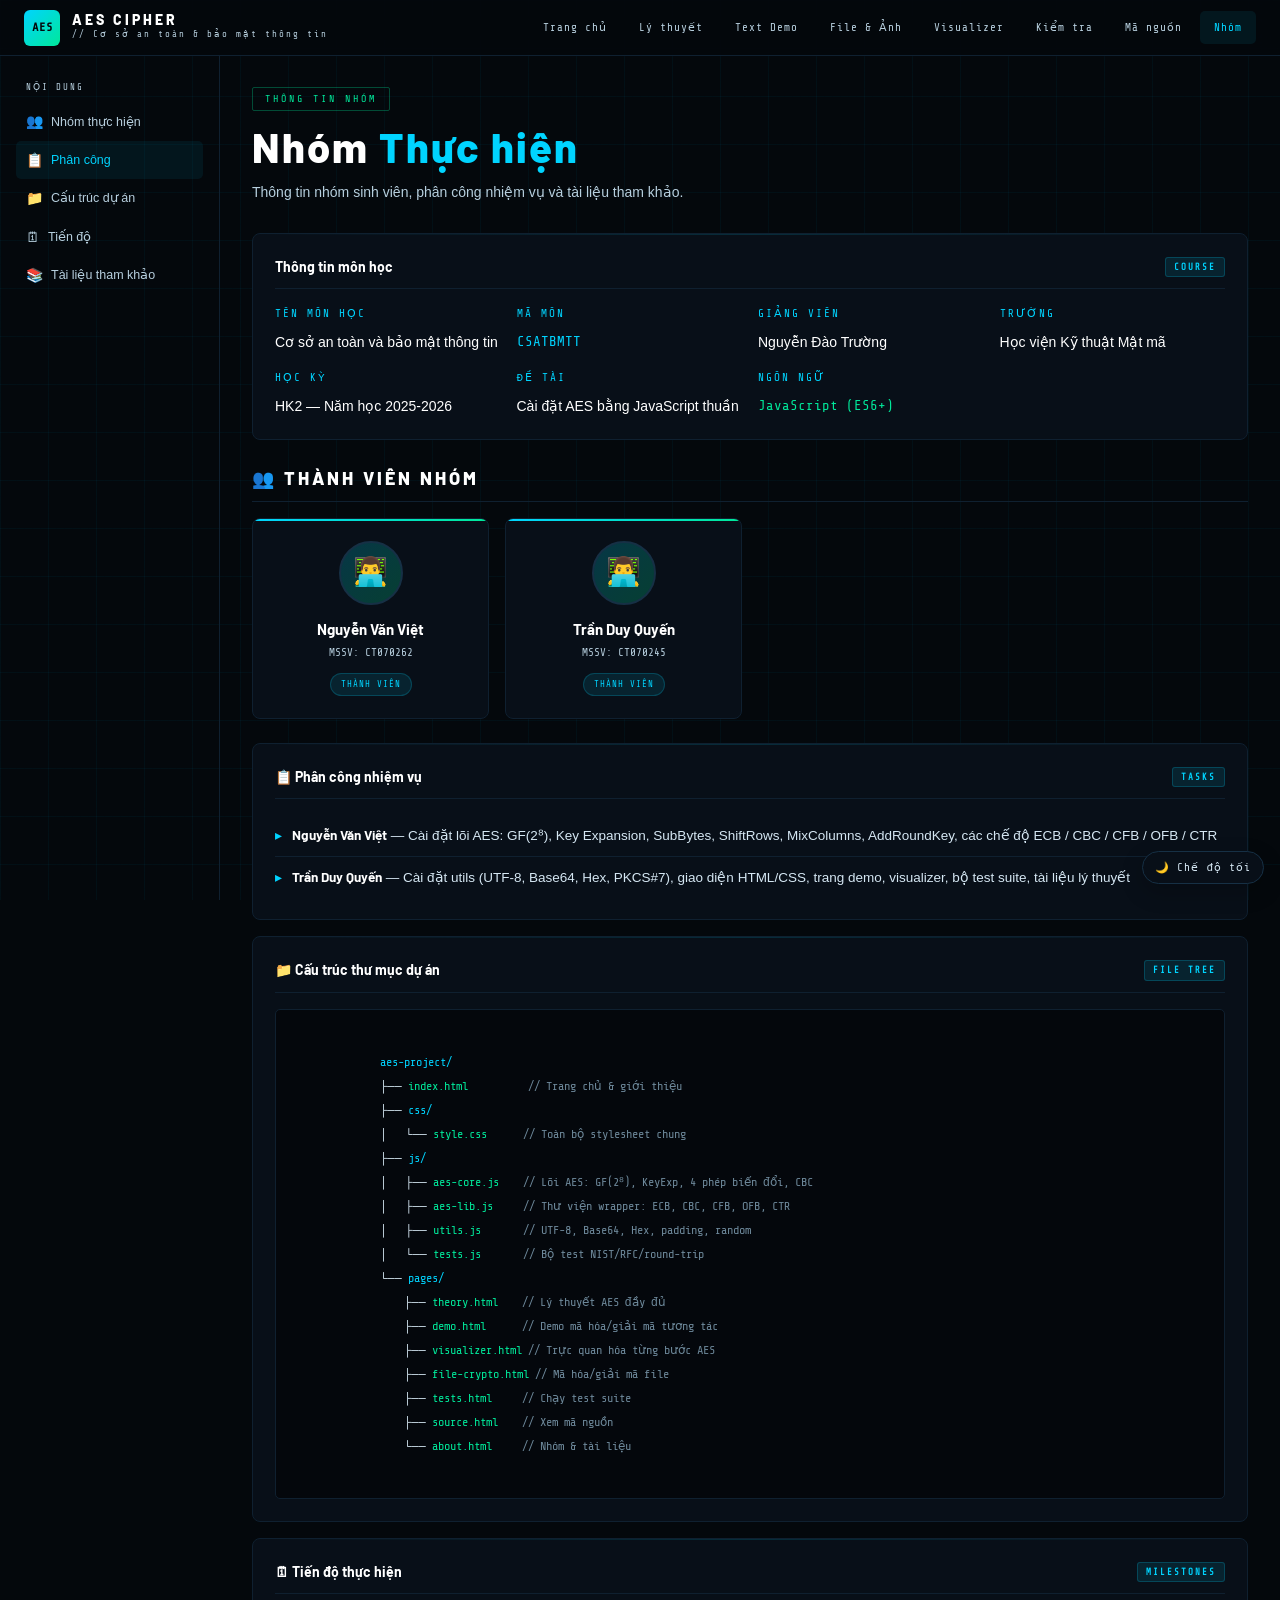
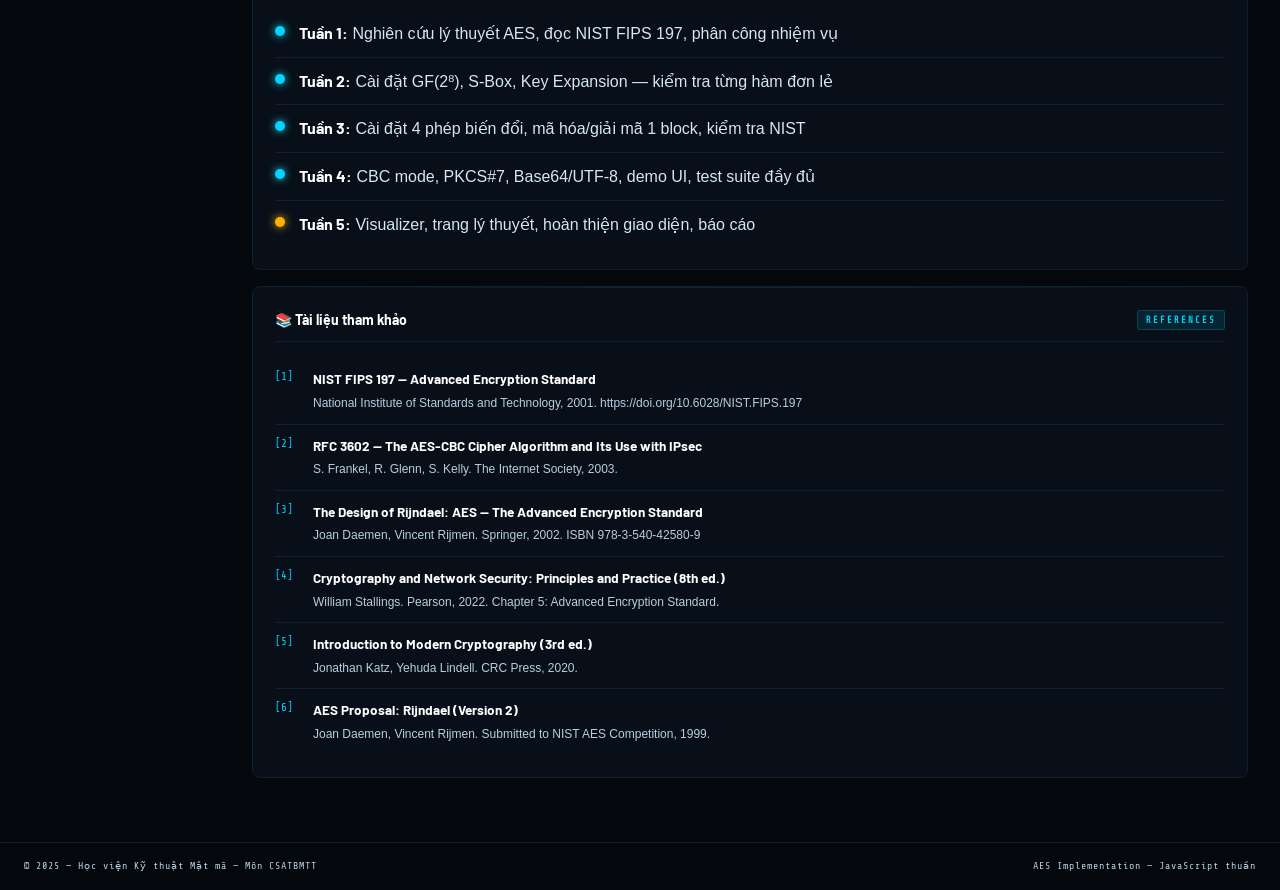
==== commit 699324e5: "theme update" ====
--- a/pages/about.html
+++ b/pages/about.html
@@ -4,6 +4,7 @@
     <meta charset="UTF-8" />
     <meta name="viewport" content="width=device-width, initial-scale=1.0" />
     <title>Nhóm thực hiện — CSATBMTT — Học viện KTMM</title>
+    <script src="../js/theme.js"></script>
     <link rel="stylesheet" href="../css/style.css" />
     <style>
       .team-grid {
--- a/css/style.css
+++ b/css/style.css
@@ -4,6 +4,10 @@
   --bg: #04080c;
   --surface: #080f18;
   --surface2: #0c1825;
+  --surface-soft: rgba(0, 0, 0, 0.4);
+  --surface-strong: rgba(0, 0, 0, 0.55);
+  --surface-hover: rgba(255, 255, 255, 0.03);
+  --status-bg: rgba(0, 0, 0, 0.3);
   --border: #0f2030;
   --border2: #163045;
   --cyan: #00d4ff;
@@ -11,11 +15,11 @@
   --green-dim: rgba(0, 232, 154, 0.4);
   --red: #ff4060;
   --amber: #ffb300;
-  --text: #b8d0de;
-  --text-dim: #3a5568;
-  --text-muted: #2a3f50;
-  --dim: #3a5568;
-  --dim2: #2a3f50;
+  --text: #d5e7f3;
+  --text-dim: #b7cfde;
+  --text-muted: #6d889a;
+  --dim: #a9c4d5;
+  --dim2: #8ba7bc;
   --white: #e8f4ff;
   --glow-cyan: 0 0 24px rgba(0, 212, 255, 0.28);
   --glow-green: 0 0 16px rgba(0, 232, 154, 0.25);
@@ -26,6 +30,46 @@
   --font-mono: "Share Tech Mono", monospace;
   --font-head: "Barlow", sans-serif;
   --font-sans: "Barlow", sans-serif;
+  --text-weight: 500;
+  --grid-line: rgba(0, 212, 255, 0.025);
+  --nav-bg: rgba(4, 8, 12, 0.92);
+  --nav-title: #ffffff;
+  --card-title: #ffffff;
+  --strong-text: #ffffff;
+  --output-ok: rgba(0, 232, 154, 0.25);
+  --output-err: rgba(255, 64, 96, 0.25);
+}
+
+:root[data-theme="light"] {
+  --bg: #f3f8fc;
+  --surface: #ffffff;
+  --surface2: #eef5fb;
+  --surface-soft: rgba(22, 42, 58, 0.06);
+  --surface-strong: rgba(22, 42, 58, 0.08);
+  --surface-hover: rgba(0, 114, 166, 0.08);
+  --status-bg: rgba(22, 42, 58, 0.05);
+  --border: #d1e0ed;
+  --border2: #7ba7c4;
+  --cyan: #0076b6;
+  --green: #008c63;
+  --green-dim: rgba(0, 140, 99, 0.25);
+  --red: #c43446;
+  --amber: #b87500;
+  --text: #0f2d40;
+  --text-dim: #23455c;
+  --text-muted: #5a778d;
+  --dim: #2f5269;
+  --dim2: #4c6d83;
+  --white: #0f293b;
+  --glow-cyan: 0 0 18px rgba(0, 118, 182, 0.2);
+  --glow-green: 0 0 14px rgba(0, 140, 99, 0.2);
+  --grid-line: rgba(0, 118, 182, 0.08);
+  --nav-bg: rgba(243, 248, 252, 0.92);
+  --nav-title: #113249;
+  --card-title: #123044;
+  --strong-text: #123044;
+  --output-ok: rgba(0, 140, 99, 0.2);
+  --output-err: rgba(196, 52, 70, 0.22);
 }
 
 *,
@@ -43,9 +87,63 @@
   background: var(--bg);
   color: var(--text);
   font-family: var(--sans);
+  font-weight: var(--text-weight);
   min-height: 100vh;
   overflow-x: hidden;
   line-height: 1.6;
+  text-rendering: optimizeLegibility;
+  -webkit-font-smoothing: antialiased;
+}
+
+/* GLOBAL SCROLLBAR THEME */
+html {
+  scrollbar-color: rgba(0, 212, 255, 0.45) var(--surface);
+  scrollbar-width: thin;
+}
+
+* {
+  scrollbar-width: thin;
+  scrollbar-color: rgba(0, 212, 255, 0.45) rgba(8, 15, 24, 0.95);
+}
+
+*::-webkit-scrollbar {
+  width: 10px;
+  height: 10px;
+}
+
+*::-webkit-scrollbar-track {
+  background: var(--surface);
+  border: 1px solid var(--border);
+}
+
+*::-webkit-scrollbar-thumb {
+  background: linear-gradient(
+    180deg,
+    rgba(0, 212, 255, 0.55),
+    rgba(0, 232, 154, 0.45)
+  );
+  border: 2px solid var(--surface);
+  border-radius: 999px;
+}
+
+*::-webkit-scrollbar-thumb:hover {
+  background: linear-gradient(
+    180deg,
+    rgba(0, 212, 255, 0.78),
+    rgba(0, 232, 154, 0.7)
+  );
+}
+
+*::-webkit-scrollbar-thumb:active {
+  background: linear-gradient(
+    180deg,
+    rgba(0, 212, 255, 0.95),
+    rgba(0, 232, 154, 0.85)
+  );
+}
+
+*::-webkit-scrollbar-corner {
+  background: var(--surface);
 }
 
 body::before {
@@ -54,8 +152,8 @@
   inset: 0;
   z-index: 0;
   background-image:
-    linear-gradient(rgba(0, 212, 255, 0.025) 1px, transparent 1px),
-    linear-gradient(90deg, rgba(0, 212, 255, 0.025) 1px, transparent 1px);
+    linear-gradient(var(--grid-line) 1px, transparent 1px),
+    linear-gradient(90deg, var(--grid-line) 1px, transparent 1px);
   background-size: 48px 48px;
   pointer-events: none;
 }
@@ -266,7 +364,7 @@
 input[type="text"],
 textarea {
   width: 100%;
-  background: rgba(0, 0, 0, 0.5);
+  background: var(--surface-strong);
   border: 1px solid var(--border);
   border-radius: var(--radius);
   color: var(--text);
@@ -296,7 +394,7 @@
 .key-opt {
   flex: 1;
   padding: 10px;
-  background: rgba(0, 0, 0, 0.4);
+  background: var(--surface-soft);
   border: 1px solid var(--border);
   border-radius: var(--radius);
   font-family: var(--mono);
@@ -400,7 +498,7 @@
   background: rgba(0, 232, 154, 0.1);
 }
 .output-box {
-  background: rgba(0, 0, 0, 0.55);
+  background: var(--surface-strong);
   border: 1px solid var(--border);
   border-radius: var(--radius);
   padding: 13px 16px;
@@ -410,10 +508,11 @@
   word-break: break-all;
   min-height: 46px;
   color: var(--text);
+  font-weight: 500;
   transition: border-color 0.3s;
 }
 .output-box.has-value {
-  border-color: rgba(0, 232, 154, 0.25);
+  border-color: var(--output-ok);
   color: var(--white);
 }
 .output-box.empty {
@@ -446,7 +545,7 @@
   min-height: 22px;
   padding: 6px 10px;
   border-radius: 3px;
-  background: rgba(0, 0, 0, 0.3);
+  background: var(--status-bg);
   border: 1px solid var(--border);
   transition: all 0.3s;
 }
@@ -528,7 +627,7 @@
   align-items: center;
   gap: 12px;
   padding: 9px 13px;
-  background: rgba(0, 0, 0, 0.3);
+  background: var(--surface-soft);
   border: 1px solid var(--border);
   border-radius: 3px;
   font-family: var(--mono);
@@ -650,8 +749,8 @@
   z-index: 0;
   pointer-events: none;
   background-image:
-    linear-gradient(rgba(0, 212, 255, 0.025) 1px, transparent 1px),
-    linear-gradient(90deg, rgba(0, 212, 255, 0.025) 1px, transparent 1px);
+    linear-gradient(var(--grid-line) 1px, transparent 1px),
+    linear-gradient(90deg, var(--grid-line) 1px, transparent 1px);
   background-size: 48px 48px;
 }
 
@@ -665,7 +764,7 @@
   justify-content: space-between;
   padding: 0 24px;
   height: 56px;
-  background: rgba(4, 8, 12, 0.92);
+  background: var(--nav-bg);
   backdrop-filter: blur(12px);
   border-bottom: 1px solid var(--border);
 }
@@ -694,7 +793,7 @@
   font-family: var(--font-head);
   font-size: 14px;
   font-weight: 800;
-  color: #fff;
+  color: var(--nav-title);
   letter-spacing: 3px;
   line-height: 1;
 }
@@ -727,7 +826,7 @@
 }
 .nav-links li a:hover {
   color: var(--text);
-  background: rgba(255, 255, 255, 0.03);
+  background: var(--surface-hover);
 }
 .nav-links li a.active {
   color: var(--cyan);
@@ -790,7 +889,7 @@
 }
 .sidebar-nav li a:hover {
   color: var(--text);
-  background: rgba(255, 255, 255, 0.02);
+  background: var(--surface-hover);
 }
 .sidebar-nav li a.active {
   color: var(--cyan);
@@ -824,7 +923,7 @@
   font-family: var(--font-head);
   font-size: clamp(1.8rem, 4vw, 2.6rem);
   font-weight: 800;
-  color: #fff;
+  color: var(--strong-text);
   line-height: 1.15;
   letter-spacing: 2px;
 }
@@ -866,7 +965,7 @@
   font-family: var(--font-head);
   font-size: 14px;
   font-weight: 700;
-  color: #fff;
+  color: var(--card-title);
   margin-bottom: 16px;
   padding-bottom: 10px;
   border-bottom: 1px solid var(--border);
@@ -939,7 +1038,7 @@
 .key-selector .key-opt {
   flex: 1;
   padding: 10px;
-  background: rgba(0, 0, 0, 0.4);
+  background: var(--surface-soft);
   border: 1px solid var(--border);
   border-radius: var(--radius);
   font-family: var(--font-mono);
@@ -971,7 +1070,7 @@
 
 /* ── OUTPUT BOX ── */
 .output-box {
-  background: rgba(0, 0, 0, 0.55);
+  background: var(--surface-strong);
   border: 1px solid var(--border);
   border-radius: var(--radius);
   padding: 13px 16px;
@@ -985,11 +1084,11 @@
   position: relative;
 }
 .output-box.ok {
-  border-color: rgba(0, 232, 154, 0.25);
+  border-color: var(--output-ok);
   color: var(--white);
 }
 .output-box.err {
-  border-color: rgba(255, 64, 96, 0.25);
+  border-color: var(--output-err);
   color: var(--red);
 }
 .output-box .copy-btn {
@@ -1009,7 +1108,7 @@
   margin-top: 14px;
   padding: 6px 10px;
   border-radius: 3px;
-  background: rgba(0, 0, 0, 0.3);
+  background: var(--status-bg);
   border: 1px solid var(--border);
   transition: all 0.3s;
 }
@@ -1077,7 +1176,7 @@
 
 /* ── CODE BLOCK ── */
 .code-block {
-  background: rgba(0, 0, 0, 0.6);
+  background: var(--surface-strong);
   border: 1px solid var(--border);
   border-radius: var(--radius);
   padding: 16px 20px;
@@ -1085,6 +1184,7 @@
   font-size: 12px;
   line-height: 1.9;
   color: var(--text);
+  font-weight: 500;
   overflow-x: auto;
   white-space: pre;
   margin: 14px 0;
@@ -1116,7 +1216,7 @@
   margin-bottom: 12px;
 }
 .theory-text strong {
-  color: #fff;
+  color: var(--strong-text);
 }
 .theory-text em {
   color: var(--cyan);
@@ -1151,14 +1251,89 @@
   color: var(--text);
 }
 .alert strong {
-  color: #fff;
+  color: var(--strong-text);
 }
 .alert code {
   font-family: var(--font-mono);
   font-size: 12px;
-  background: rgba(0, 0, 0, 0.3);
+  background: var(--surface-soft);
   padding: 1px 5px;
   border-radius: 3px;
+}
+
+/* ── THEME TOGGLE ── */
+.theme-toggle {
+  position: fixed;
+  right: 16px;
+  bottom: 16px;
+  z-index: 9999;
+  padding: 9px 12px;
+  border-radius: 999px;
+  border: 1px solid var(--border2);
+  background: var(--surface);
+  color: var(--text);
+  font-family: var(--font-mono);
+  font-size: 11px;
+  letter-spacing: 1px;
+  cursor: pointer;
+  box-shadow: 0 8px 22px rgba(0, 0, 0, 0.22);
+  transition:
+    transform 0.15s,
+    box-shadow 0.2s,
+    border-color 0.2s,
+    background 0.2s;
+}
+
+.theme-toggle:hover {
+  transform: translateY(-1px);
+  border-color: var(--cyan);
+  box-shadow: var(--glow-cyan);
+}
+
+.theme-toggle:focus-visible {
+  outline: 2px solid var(--cyan);
+  outline-offset: 2px;
+}
+
+/* Keep source/theory code blocks readable in light mode. */
+:root[data-theme="light"] pre code.hljs,
+:root[data-theme="light"] .source-body pre code.hljs {
+  background: #f4f8fc !important;
+  color: #16364c !important;
+  border-color: #d1e0ed !important;
+}
+
+:root[data-theme="light"] .source-body pre[data-lang]::before {
+  background: #e7f0f8 !important;
+  color: #35566f !important;
+}
+
+:root[data-theme="light"] .code-block .kw {
+  color: #245f8b;
+}
+
+:root[data-theme="light"] .code-block .fn {
+  color: #7a4e0c;
+}
+
+:root[data-theme="light"] .code-block .str {
+  color: #0d7a55;
+}
+
+:root[data-theme="light"] .code-block .cmt {
+  color: #5d6f7e;
+}
+
+:root[data-theme="light"] .code-block .num {
+  color: #8f3f61;
+}
+
+/* Keep inline white text readable on light mode pages. */
+:root[data-theme="light"] [style*="color:#fff"],
+:root[data-theme="light"] [style*="color: #fff"],
+:root[data-theme="light"] [style*="color:white"],
+:root[data-theme="light"] [style*="color: white"] {
+  color: var(--strong-text) !important;
 }
 
 /* ── PROGRESS BAR ── */
@@ -1308,3 +1483,80 @@
     padding: 20px 16px 40px;
   }
 }
+
+/* ═══════════════════════════════════════════
+   SCREEN GUARD — force landscape / larger device
+   ═══════════════════════════════════════════ */
+@media (max-width: 900px) and (orientation: portrait) {
+  html,
+  body {
+    overflow: hidden !important;
+    height: 100% !important;
+  }
+
+  body > * {
+    visibility: hidden !important;
+  }
+
+  body::after {
+    content: "Màn hình quá nhỏ để sử dụng.\A\A Vui lòng xoay ngang thiết bị (landscape) để tiếp tục.\A Nếu vẫn quá nhỏ, hãy dùng thiết bị có màn hình lớn hơn.";
+    position: fixed;
+    inset: 0;
+    z-index: 99999;
+    display: flex;
+    align-items: center;
+    justify-content: center;
+    text-align: center;
+    white-space: pre-line;
+    padding: 24px;
+    background: radial-gradient(
+      circle at top,
+      #0b1624 0%,
+      #04080c 58%,
+      #020407 100%
+    );
+    color: var(--white);
+    font-family: var(--font-mono);
+    font-size: 12px;
+    line-height: 1.9;
+    letter-spacing: 1px;
+    visibility: visible !important;
+  }
+}
+
+@media (max-width: 700px) and (orientation: landscape) {
+  html,
+  body {
+    overflow: hidden !important;
+    height: 100% !important;
+  }
+
+  body > * {
+    visibility: hidden !important;
+  }
+
+  body::after {
+    content: "Kích thước màn hình quá nhỏ.\A\A Vui lòng dùng thiết bị có màn hình lớn hơn để sử dụng đầy đủ tính năng.";
+    position: fixed;
+    inset: 0;
+    z-index: 99999;
+    display: flex;
+    align-items: center;
+    justify-content: center;
+    text-align: center;
+    white-space: pre-line;
+    padding: 24px;
+    background: radial-gradient(
+      circle at top,
+      #0b1624 0%,
+      #04080c 58%,
+      #020407 100%
+    );
+    color: var(--white);
+    font-family: var(--font-mono);
+    font-size: 12px;
+    line-height: 1.9;
+    letter-spacing: 1px;
+    visibility: visible !important;
+  }
+}
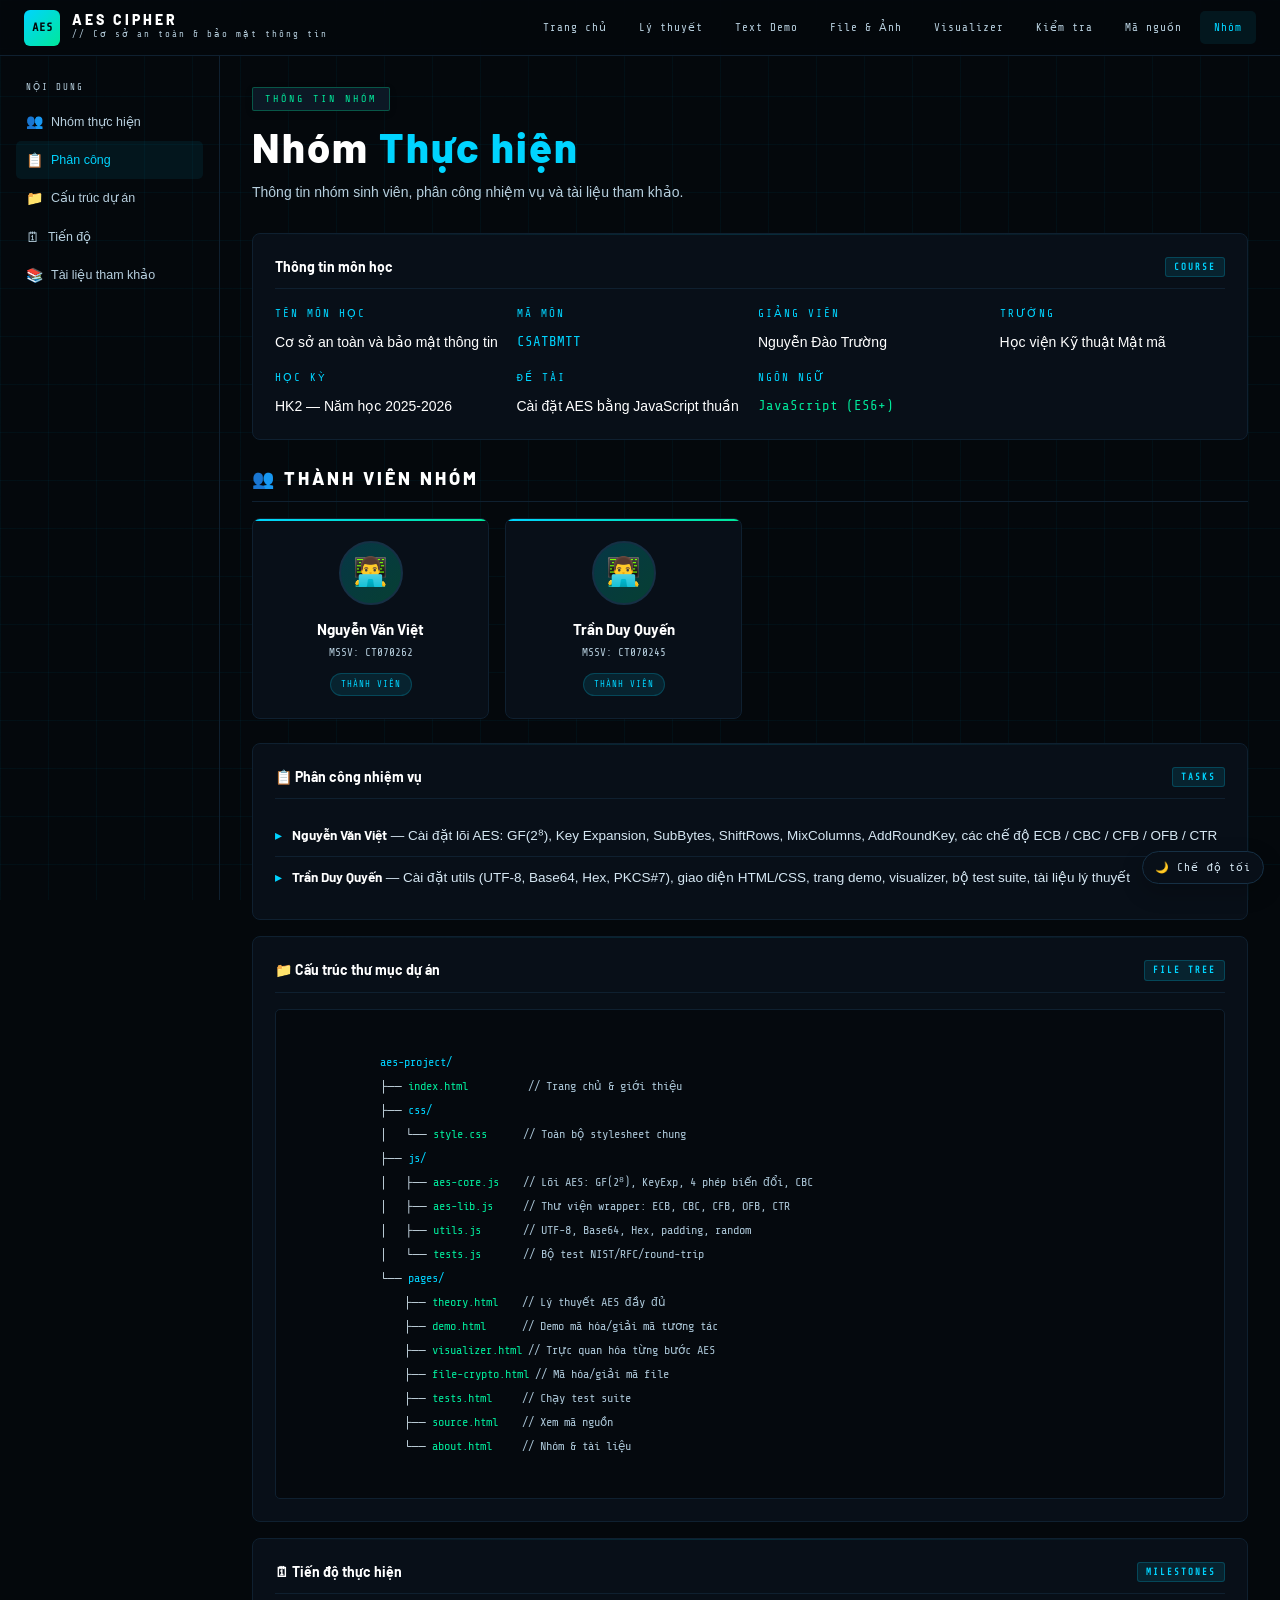
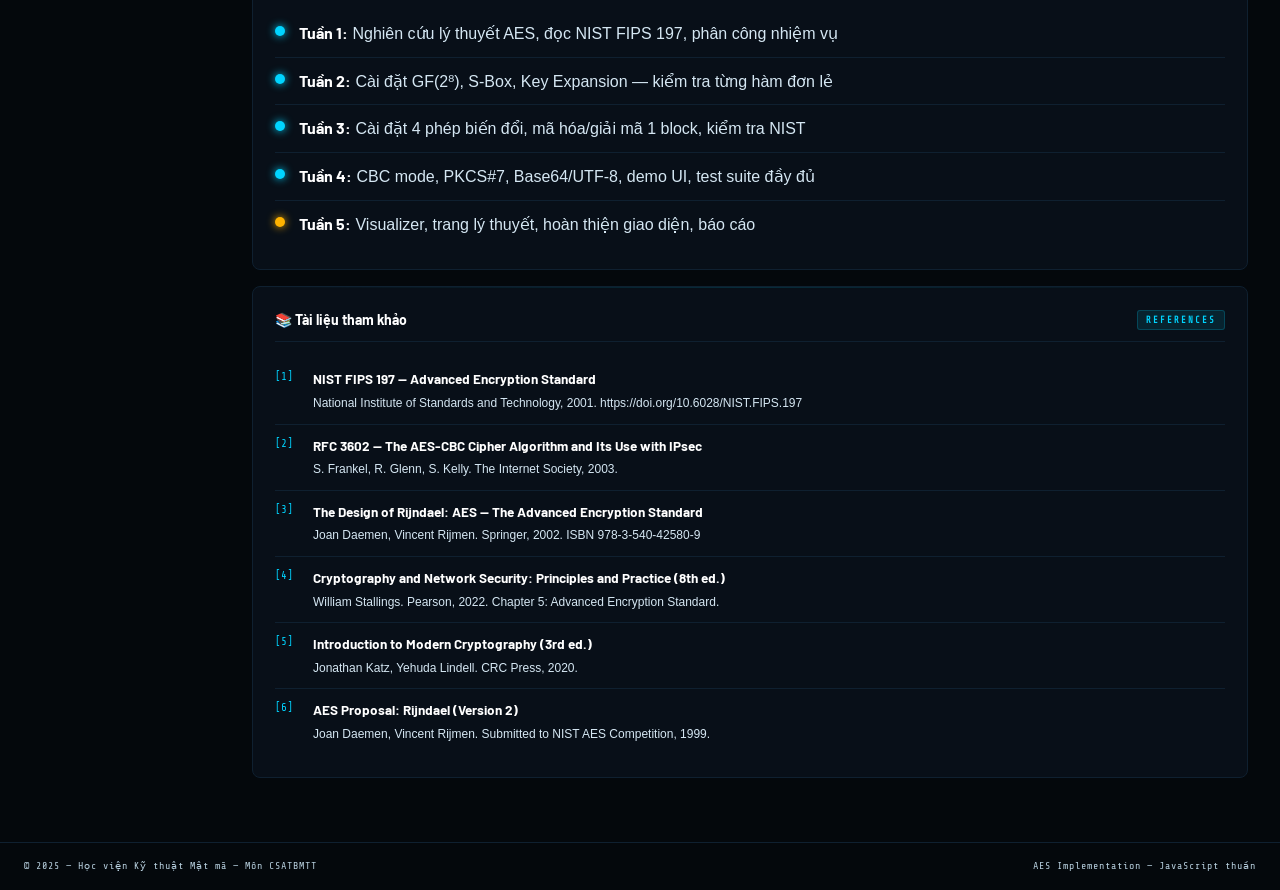
==== commit 696b72a6: "theme update 2" ====
--- a/pages/about.html
+++ b/pages/about.html
@@ -61,7 +61,7 @@
         font-family: var(--font-head);
         font-size: 15px;
         font-weight: 700;
-        color: #fff;
+        color: var(--strong-text);
         margin-bottom: 3px;
       }
 
@@ -127,13 +127,13 @@
         min-width: 28px;
       }
       .ref-info strong {
-        color: #fff;
+        color: var(--strong-text);
         display: block;
         margin-bottom: 2px;
       }
       .ref-info span {
         font-size: 12px;
-        color: var(--text-dim);
+        color: var(--text);
       }
 
       .struct-tree {
@@ -141,7 +141,7 @@
         font-size: 12px;
         line-height: 2;
         color: var(--text);
-        background: rgba(0, 0, 0, 0.5);
+        background: var(--surface-soft);
         border: 1px solid var(--border);
         border-radius: var(--radius);
         padding: 16px 20px;
@@ -155,7 +155,7 @@
         color: var(--green);
       }
       .struct-tree .cmt {
-        color: var(--text-muted);
+        color: var(--dim);
       }
 
       .milestone-list {
@@ -320,7 +320,7 @@
               font-family: var(--font-head);
               font-size: 18px;
               font-weight: 800;
-              color: #fff;
+              color: var(--strong-text);
               margin-bottom: 16px;
               padding-bottom: 8px;
               border-bottom: 1px solid var(--border);
--- a/css/style.css
+++ b/css/style.css
@@ -38,6 +38,8 @@
   --strong-text: #ffffff;
   --output-ok: rgba(0, 232, 154, 0.25);
   --output-err: rgba(255, 64, 96, 0.25);
+  --scroll-track: #080f18;
+  --scroll-thumb-border: #080f18;
 }
 
 :root[data-theme="light"] {
@@ -55,11 +57,11 @@
   --green-dim: rgba(0, 140, 99, 0.25);
   --red: #c43446;
   --amber: #b87500;
-  --text: #0f2d40;
-  --text-dim: #23455c;
-  --text-muted: #5a778d;
-  --dim: #2f5269;
-  --dim2: #4c6d83;
+  --text: #1a3f57;
+  --text-dim: #2f536b;
+  --text-muted: #648197;
+  --dim: #3d6078;
+  --dim2: #56758b;
   --white: #0f293b;
   --glow-cyan: 0 0 18px rgba(0, 118, 182, 0.2);
   --glow-green: 0 0 14px rgba(0, 140, 99, 0.2);
@@ -67,9 +69,12 @@
   --nav-bg: rgba(243, 248, 252, 0.92);
   --nav-title: #113249;
   --card-title: #123044;
-  --strong-text: #123044;
+  --strong-text: #204c66;
+  --text-weight: 450;
   --output-ok: rgba(0, 140, 99, 0.2);
   --output-err: rgba(196, 52, 70, 0.22);
+  --scroll-track: #e8f1f8;
+  --scroll-thumb-border: #e8f1f8;
 }
 
 *,
@@ -97,13 +102,13 @@
 
 /* GLOBAL SCROLLBAR THEME */
 html {
-  scrollbar-color: rgba(0, 212, 255, 0.45) var(--surface);
+  scrollbar-color: rgba(0, 212, 255, 0.45) var(--scroll-track);
   scrollbar-width: thin;
 }
 
 * {
   scrollbar-width: thin;
-  scrollbar-color: rgba(0, 212, 255, 0.45) rgba(8, 15, 24, 0.95);
+  scrollbar-color: rgba(0, 212, 255, 0.45) var(--scroll-track);
 }
 
 *::-webkit-scrollbar {
@@ -112,7 +117,7 @@
 }
 
 *::-webkit-scrollbar-track {
-  background: var(--surface);
+  background: var(--scroll-track);
   border: 1px solid var(--border);
 }
 
@@ -122,7 +127,7 @@
     rgba(0, 212, 255, 0.55),
     rgba(0, 232, 154, 0.45)
   );
-  border: 2px solid var(--surface);
+  border: 2px solid var(--scroll-thumb-border);
   border-radius: 999px;
 }
 
@@ -143,7 +148,7 @@
 }
 
 *::-webkit-scrollbar-corner {
-  background: var(--surface);
+  background: var(--scroll-track);
 }
 
 body::before {
@@ -914,10 +919,12 @@
   letter-spacing: 3px;
   text-transform: uppercase;
   color: var(--green);
+  background: var(--surface2);
   border: 1px solid rgba(0, 232, 154, 0.3);
   padding: 3px 12px;
   border-radius: 2px;
   margin-bottom: 12px;
+  box-shadow: 0 2px 8px rgba(0, 0, 0, 0.08);
 }
 .page-title {
   font-family: var(--font-head);
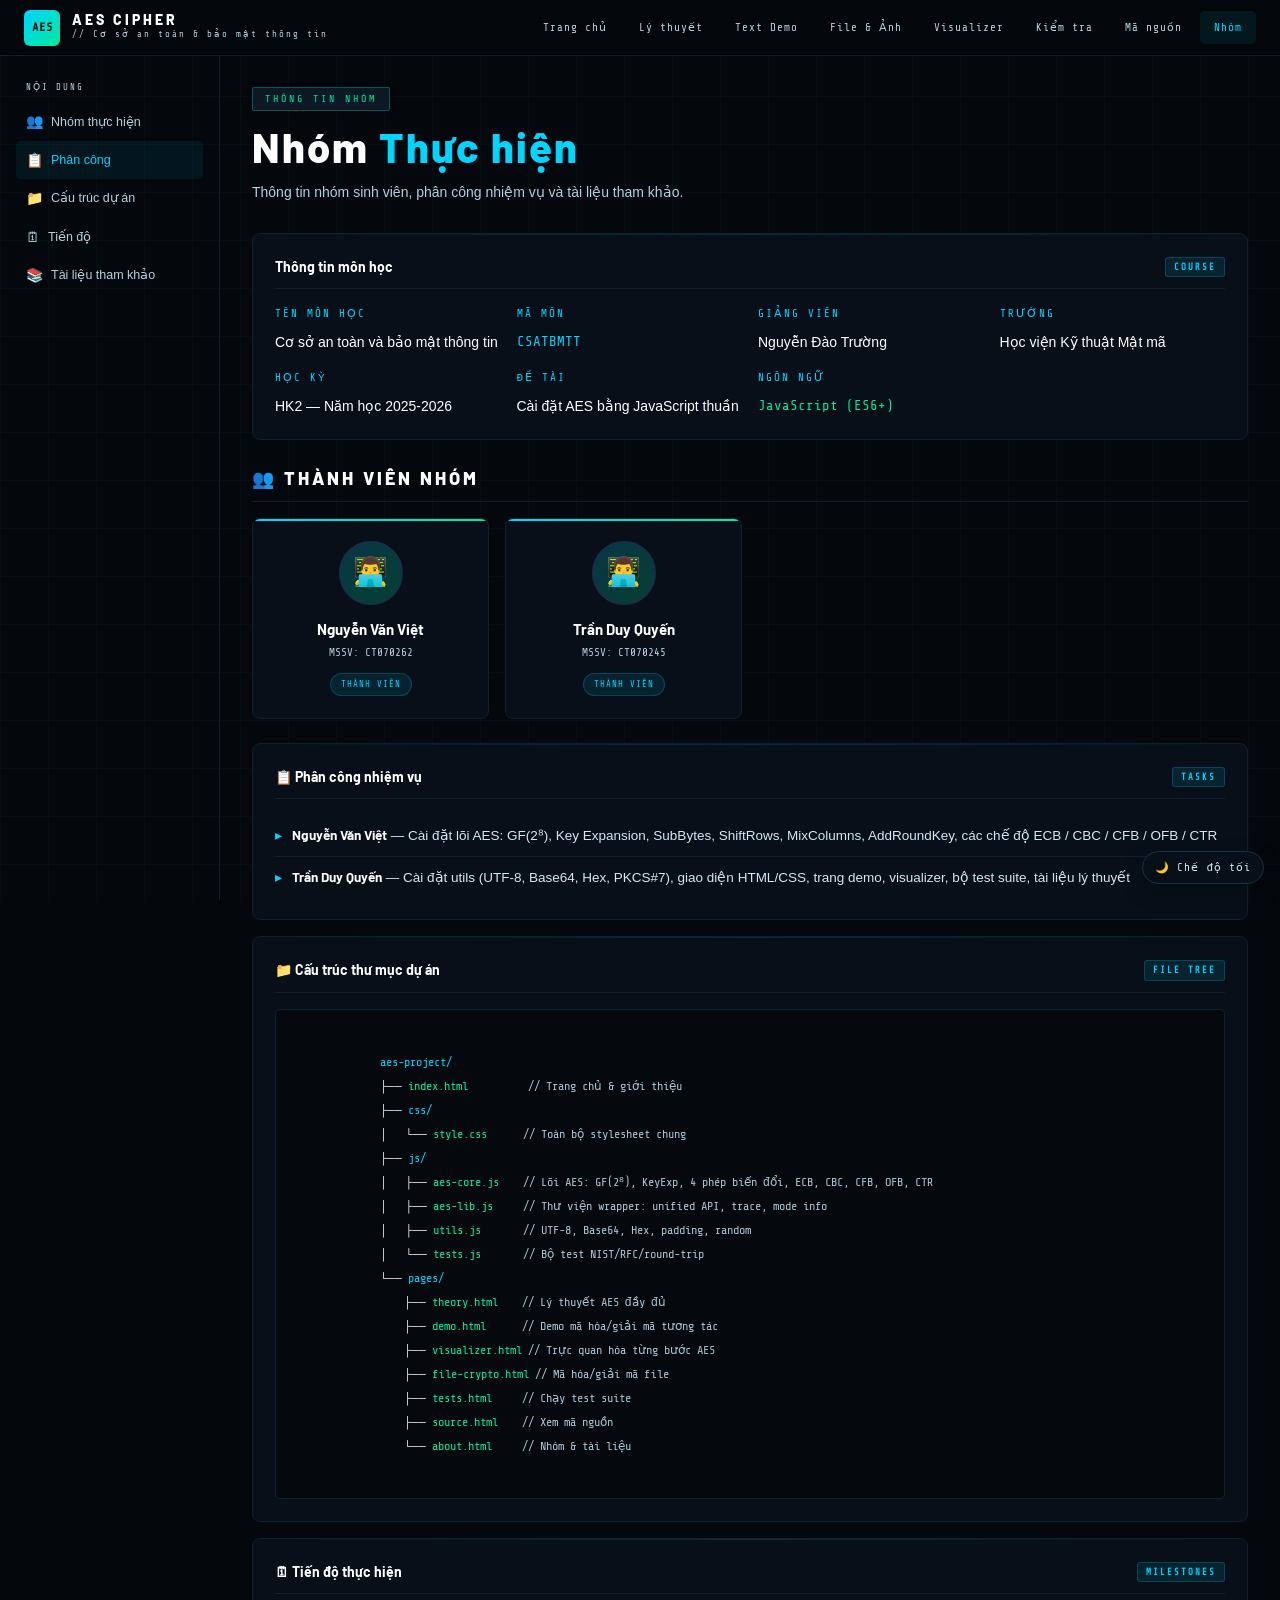
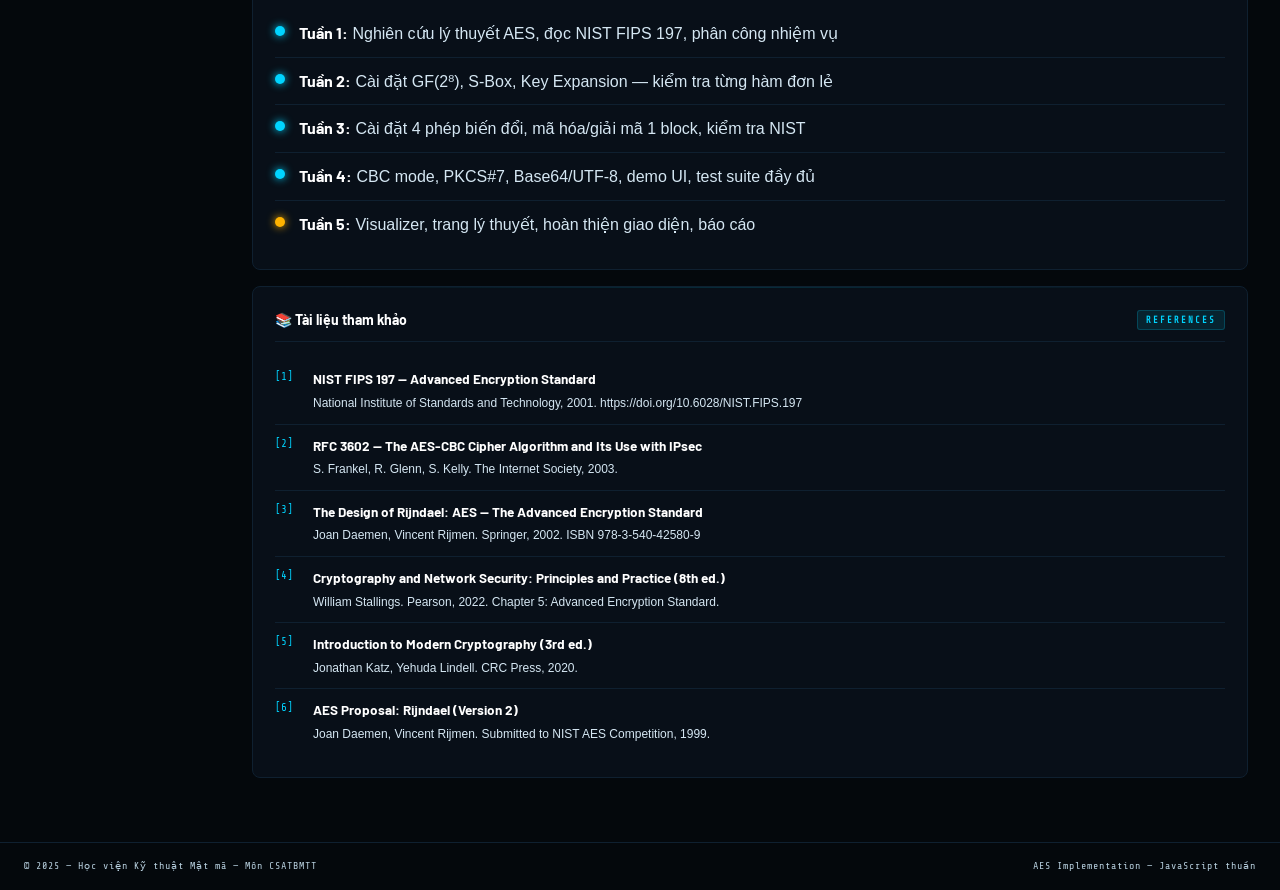
==== commit 3443f130: "Implement AES encryption modes (ECB, CFB, OFB, CTR) in aes-core.js and update aes-lib.js for unified" ====
--- a/pages/about.html
+++ b/pages/about.html
@@ -382,8 +382,8 @@
               ├── <span class="dir">css/</span>
               │   └── <span class="file">style.css</span>      <span class="cmt">// Toàn bộ stylesheet chung</span>
               ├── <span class="dir">js/</span>
-              │   ├── <span class="file">aes-core.js</span>    <span class="cmt">// Lõi AES: GF(2⁸), KeyExp, 4 phép biến đổi, CBC</span>
-              │   ├── <span class="file">aes-lib.js</span>     <span class="cmt">// Thư viện wrapper: ECB, CBC, CFB, OFB, CTR</span>
+              │   ├── <span class="file">aes-core.js</span>    <span class="cmt">// Lõi AES: GF(2⁸), KeyExp, 4 phép biến đổi, ECB, CBC, CFB, OFB, CTR</span>
+              │   ├── <span class="file">aes-lib.js</span>     <span class="cmt">// Thư viện wrapper: unified API, trace, mode info</span>
               │   ├── <span class="file">utils.js</span>       <span class="cmt">// UTF-8, Base64, Hex, padding, random</span>
               │   └── <span class="file">tests.js</span>       <span class="cmt">// Bộ test NIST/RFC/round-trip</span>
               └── <span class="dir">pages/</span>
--- a/css/style.css
+++ b/css/style.css
@@ -442,7 +442,7 @@
 .btn-primary {
   flex: 2;
   background: var(--cyan);
-  color: #030810;
+  color: #ffffff;
 }
 .btn-primary:hover {
   background: #33deff;
@@ -1147,7 +1147,7 @@
 .btn-green {
   flex: 2;
   background: var(--green);
-  color: #030810;
+  color: #ffffff;
   padding: 13px 24px;
   border: none;
   border-radius: var(--radius);
